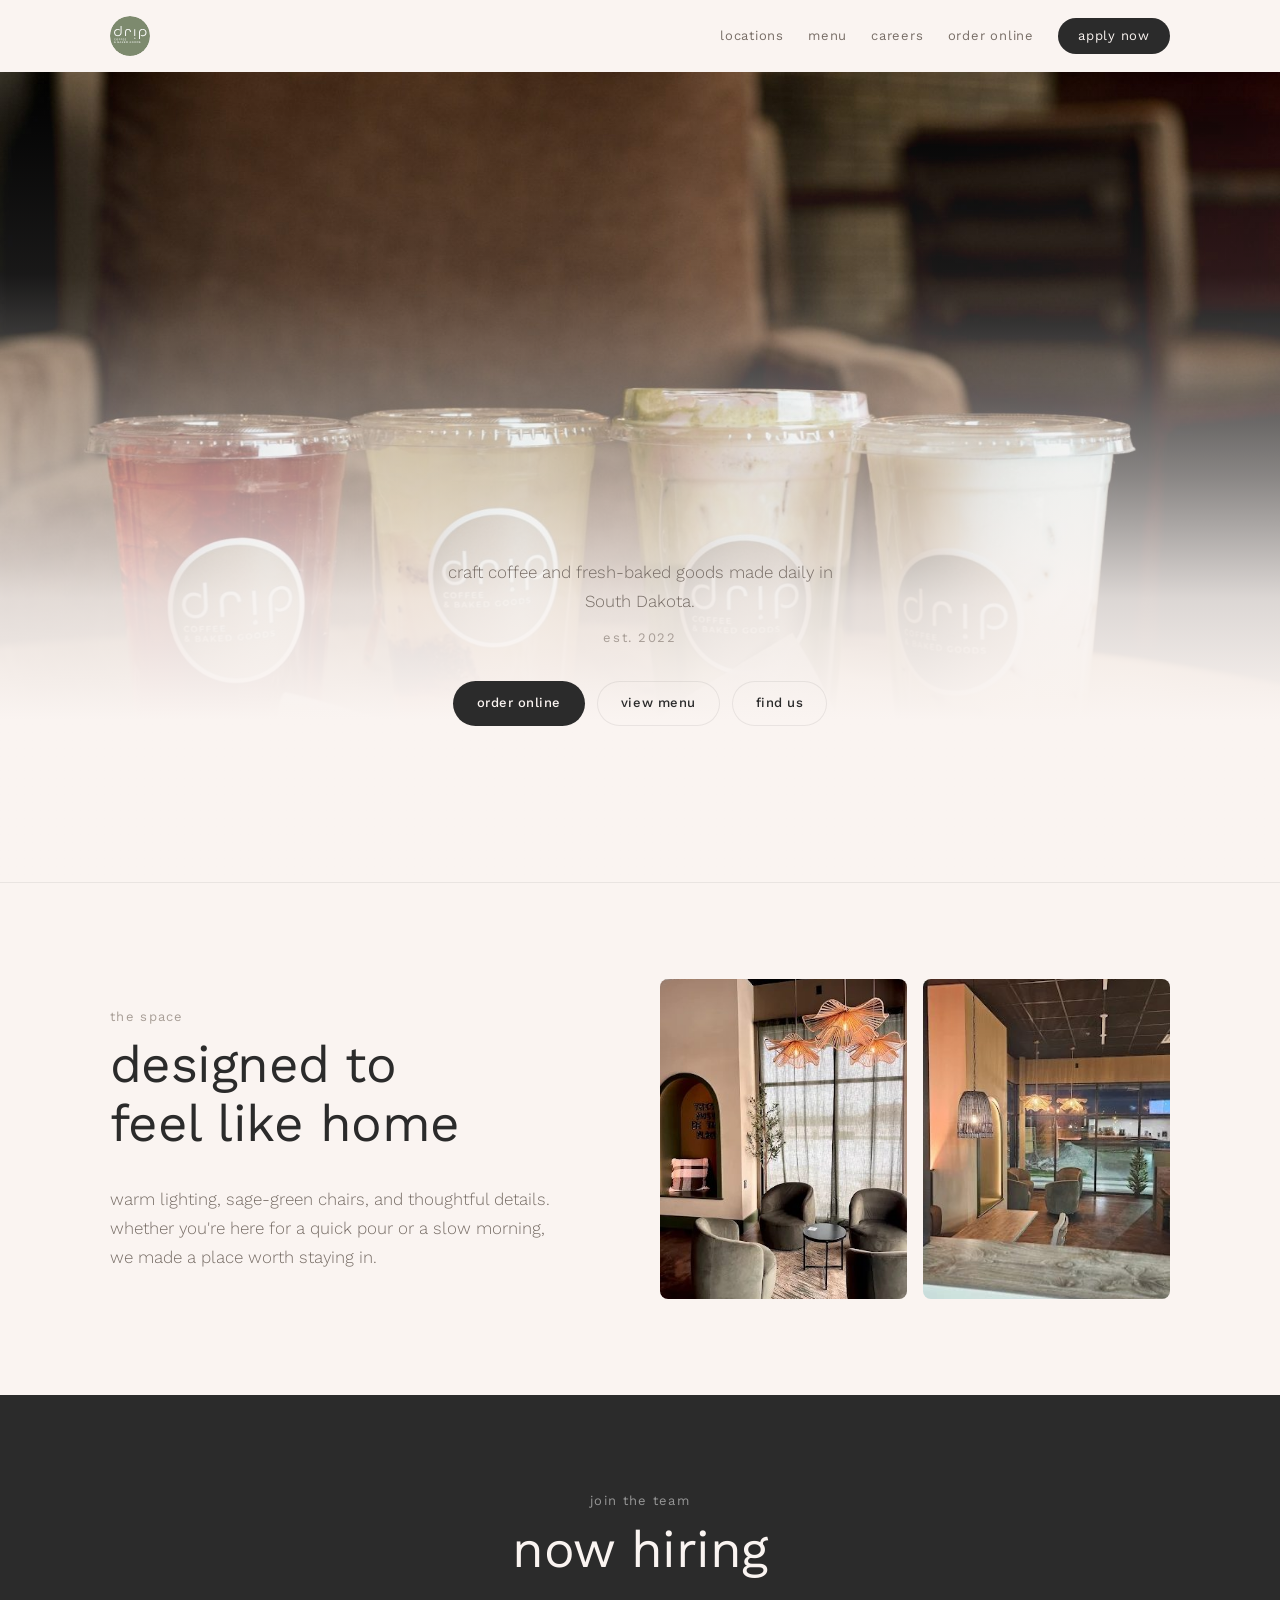
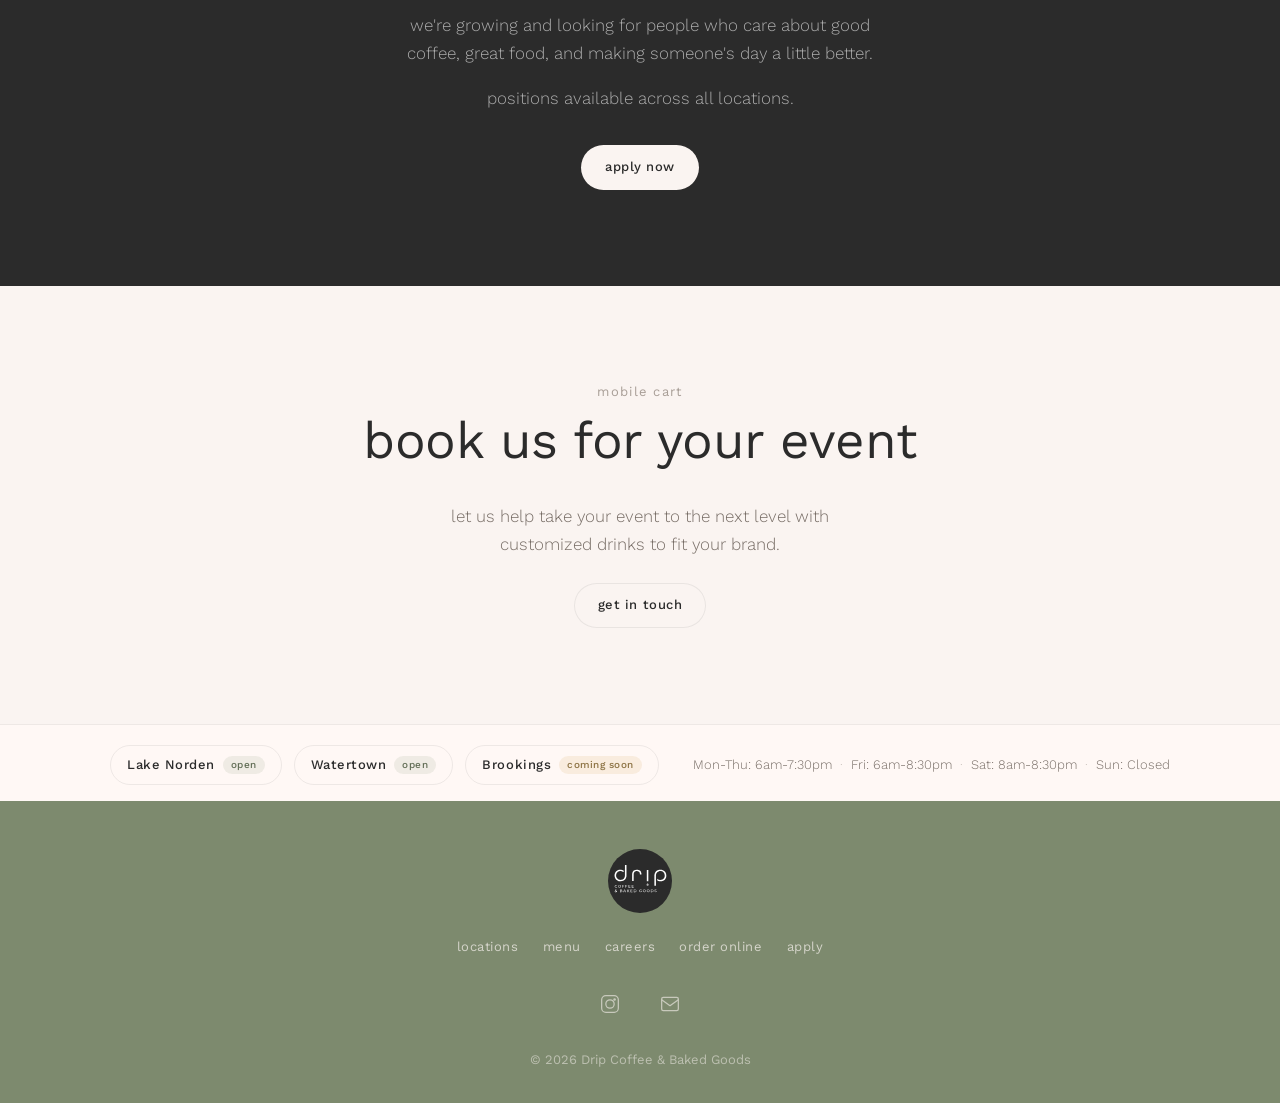
==== index.html @ b636d561 "Switch all links to hire.mydripcoffee.com - DNS is live" ====
<!DOCTYPE html>
<html lang="en">
<head>
  <meta charset="UTF-8">
  <meta name="viewport" content="width=device-width, initial-scale=1.0">
  <title>drip coffee & baked goods</title>
  <meta name="description" content="Drip Coffee & Baked Goods. Craft coffee and fresh-baked goods in Lake Norden, Watertown, and Brookings, South Dakota. Est. 2022.">
  <meta property="og:title" content="Drip Coffee & Baked Goods">
  <meta property="og:description" content="Craft coffee and fresh-baked goods in Lake Norden, Watertown, and Brookings, South Dakota.">
  <meta property="og:type" content="website">
  <meta name="apple-mobile-web-app-capable" content="yes">
  <meta name="apple-mobile-web-app-status-bar-style" content="default">
  <meta name="theme-color" content="#faf4f1">

  <link rel="preconnect" href="https://fonts.googleapis.com">
  <link rel="preconnect" href="https://fonts.gstatic.com" crossorigin>
  <link href="https://fonts.googleapis.com/css2?family=Questrial&family=Work+Sans:wght@300;400;500;600&display=swap" rel="stylesheet">

  <link rel="stylesheet" href="./base.css">
  <link rel="stylesheet" href="./style.css">
</head>
<body>
  <a href="#main" class="sr-only" style="position:absolute;top:0;left:0;padding:8px;background:var(--color-bg);z-index:999;">Skip to content</a>

  <!-- HEADER -->
  <header class="site-header">
    <div class="header-inner">
      <a href="./index.html" class="logo" aria-label="Drip Coffee & Baked Goods home">
        <img src="./assets/drip-circle-logo.svg" alt="drip coffee & baked goods" class="logo-img">
      </a>

      <nav class="main-nav" aria-label="Main navigation">
        <a href="#locations">locations</a>
        <a href="./menu.html">menu</a>
        <a href="#hiring">careers</a>
        <a href="https://order.dripos.com/drip-coffee" target="_blank" rel="noopener noreferrer">order online</a>
        <a href="https://hire.mydripcoffee.com/#/jobs/drip" target="_blank" rel="noopener noreferrer" class="btn btn-sm">apply now</a>
      </nav>

      <button class="mobile-menu-btn" aria-label="Open menu" aria-expanded="false">
        <svg width="24" height="24" viewBox="0 0 24 24" fill="none" stroke="currentColor" stroke-width="1.5" stroke-linecap="round">
          <line x1="4" y1="7" x2="20" y2="7"/>
          <line x1="4" y1="12" x2="20" y2="12"/>
          <line x1="4" y1="17" x2="20" y2="17"/>
        </svg>
      </button>
    </div>
  </header>

  <!-- MOBILE NAV -->
  <div class="mobile-nav" id="mobileNav" aria-hidden="true">
    <button class="mobile-close-btn" aria-label="Close menu">
      <svg width="24" height="24" viewBox="0 0 24 24" fill="none" stroke="currentColor" stroke-width="1.5" stroke-linecap="round">
        <line x1="6" y1="6" x2="18" y2="18"/>
        <line x1="6" y1="18" x2="18" y2="6"/>
      </svg>
    </button>
    <nav aria-label="Mobile navigation">
      <a href="#locations">locations</a>
      <a href="./menu.html">menu</a>
      <a href="#hiring">careers</a>
      <a href="https://order.dripos.com/drip-coffee" target="_blank" rel="noopener noreferrer">order online</a>
      <a href="https://hire.mydripcoffee.com/#/jobs/drip" target="_blank" rel="noopener noreferrer" class="btn">apply now</a>
    </nav>
  </div>

  <main id="main">
    <!-- HERO -->
    <section class="hero">
      <div class="hero-image">
        <img src="./assets/drip-drinks-lineup.jpg" alt="Four signature Drip Coffee drinks on a warm wood table" class="hero-photo">
        <div class="hero-overlay"></div>
      </div>
      <div class="hero-content">
        <p class="hero-sub">craft coffee and fresh-baked goods made daily in South Dakota.</p>
        <p class="hero-est">est. 2022</p>
        <div class="hero-actions">
          <a href="https://order.dripos.com/drip-coffee" target="_blank" rel="noopener noreferrer" class="btn btn-primary">order online</a>
          <a href="./menu.html" class="btn btn-outline">view menu</a>
          <a href="#locations" class="btn btn-outline">find us</a>
        </div>
      </div>
    </section>

    <!-- THE SPACE -->
    <section class="the-space">
      <div class="section-inner the-space-inner">
        <div class="the-space-text">
          <p class="section-label">the space</p>
          <h2 class="section-heading">designed to feel like home</h2>
          <p class="the-space-body">warm lighting, sage-green chairs, and thoughtful details. whether you're here for a quick pour or a slow morning, we made a place worth staying in.</p>
        </div>
        <div class="the-space-photos">
          <img src="./assets/drip-interior-lounge.jpg" alt="Drip Coffee lounge area with sage green chairs and pendant lights" class="the-space-photo" loading="lazy">
          <img src="./assets/drip-interior-evening.jpg" alt="Drip Coffee interior at evening with warm pendant lighting" class="the-space-photo" loading="lazy">
        </div>
      </div>
    </section>

    <!-- NOW HIRING -->
    <section class="hiring" id="hiring">
      <div class="section-inner hiring-inner">
        <p class="section-label section-label--light">join the team</p>
        <h2 class="section-heading section-heading--light">now hiring</h2>
        <p class="hiring-body">we're growing and looking for people who care about good coffee, great food, and making someone's day a little better.</p>
        <p class="hiring-body">positions available across all locations.</p>
        <a href="https://hire.mydripcoffee.com/#/jobs/drip" target="_blank" rel="noopener noreferrer" class="btn btn-light">apply now</a>
      </div>
    </section>

    <!-- EVENT BOOKING -->
    <section class="events">
      <div class="section-inner events-inner">
        <p class="section-label">mobile cart</p>
        <h2 class="section-heading">book us for your event</h2>
        <p class="events-body">let us help take your event to the next level with customized drinks to fit your brand.</p>
        <a href="mailto:info@dripcoffee.com" class="btn btn-outline">get in touch</a>
      </div>
    </section>

    <!-- LOCATIONS BAR -->
    <section class="locations-bar" id="locations">
      <div class="locations-bar-inner">
        <div class="loc-buttons">
          <button class="loc-btn" data-location="lake-norden" aria-expanded="false">
            <span class="loc-btn-name">Lake Norden</span>
            <span class="loc-btn-status loc-btn-status--open">open</span>
          </button>
          <button class="loc-btn" data-location="watertown" aria-expanded="false">
            <span class="loc-btn-name">Watertown</span>
            <span class="loc-btn-status loc-btn-status--open">open</span>
          </button>
          <button class="loc-btn" data-location="brookings" aria-expanded="false">
            <span class="loc-btn-name">Brookings</span>
            <span class="loc-btn-status loc-btn-status--soon">coming soon</span>
          </button>
        </div>

        <div class="loc-hours">
          <span>Mon-Thu: 6am-7:30pm</span>
          <span class="loc-hours-sep">&middot;</span>
          <span>Fri: 6am-8:30pm</span>
          <span class="loc-hours-sep">&middot;</span>
          <span>Sat: 8am-8:30pm</span>
          <span class="loc-hours-sep">&middot;</span>
          <span>Sun: Closed</span>
        </div>
      </div>

      <!-- Expandable location details -->
      <div class="loc-detail" id="loc-lake-norden" aria-hidden="true">
        <div class="loc-detail-inner">
          <div class="loc-detail-photo">
            <img src="./assets/lake-norden-interior.jpg" alt="Drip Coffee Lake Norden interior" loading="lazy">
          </div>
          <div class="loc-detail-info">
            <h3>Lake Norden</h3>
            <p class="loc-detail-address">502 Main Ave, Unit 109<br>Lake Norden, SD 57248</p>
            <p class="loc-detail-phone">(605) 520-8960</p>
            <a href="https://maps.google.com/?q=502+Main+Ave+Lake+Norden+SD+57248" target="_blank" rel="noopener noreferrer" class="btn btn-outline btn-sm">get directions</a>
            <a href="https://order.dripos.com/Drip-Coffee-Lake-Norden" target="_blank" rel="noopener noreferrer" class="btn btn-primary btn-sm">order from here</a>
          </div>
        </div>
      </div>

      <div class="loc-detail" id="loc-watertown" aria-hidden="true">
        <div class="loc-detail-inner">
          <div class="loc-detail-photo">
            <img src="./assets/watertown-interior.jpg" alt="Drip Coffee Watertown interior with warm pendant lighting" loading="lazy">
          </div>
          <div class="loc-detail-info">
            <h3>Watertown</h3>
            <p class="loc-detail-address">928 11th St SE<br>Watertown, SD 57201</p>
            <a href="https://maps.google.com/?q=928+11th+St+SE+Watertown+SD+57201" target="_blank" rel="noopener noreferrer" class="btn btn-outline btn-sm">get directions</a>
            <a href="https://order.dripos.com/Drip-Coffee-+-Watertown" target="_blank" rel="noopener noreferrer" class="btn btn-primary btn-sm">order from here</a>
          </div>
        </div>
      </div>

      <div class="loc-detail" id="loc-brookings" aria-hidden="true">
        <div class="loc-detail-inner">
          <div class="loc-detail-info loc-detail-info--full">
            <h3>Brookings</h3>
            <p class="loc-detail-address">716 20th St S, Ste A<br>Brookings, SD 57006</p>
            <p class="loc-detail-coming">opening mid-May 2026</p>
          </div>
        </div>
      </div>
    </section>
  </main>

  <!-- FOOTER -->
  <footer class="site-footer">
    <div class="footer-inner">
      <div class="footer-brand">
        <img src="./assets/drip-circle-logo-dark.svg" alt="Drip Coffee & Baked Goods" class="footer-logo-img">
      </div>
      <div class="footer-links">
        <a href="#locations">locations</a>
        <a href="./menu.html">menu</a>
        <a href="#hiring">careers</a>
        <a href="https://order.dripos.com/drip-coffee" target="_blank" rel="noopener noreferrer">order online</a>
        <a href="https://hire.mydripcoffee.com/#/jobs/drip" target="_blank" rel="noopener noreferrer">apply</a>
      </div>
      <div class="footer-social">
        <a href="https://www.instagram.com/drip.coffe.e/" target="_blank" rel="noopener noreferrer" aria-label="Follow us on Instagram">
          <svg width="20" height="20" viewBox="0 0 24 24" fill="none" stroke="currentColor" stroke-width="1.5" stroke-linecap="round" stroke-linejoin="round">
            <rect x="2" y="2" width="20" height="20" rx="5"/>
            <circle cx="12" cy="12" r="5"/>
            <circle cx="17.5" cy="6.5" r="1.5" fill="currentColor" stroke="none"/>
          </svg>
        </a>
        <a href="mailto:info@dripcoffee.com" aria-label="Email us">
          <svg width="20" height="20" viewBox="0 0 24 24" fill="none" stroke="currentColor" stroke-width="1.5" stroke-linecap="round" stroke-linejoin="round">
            <rect x="2" y="4" width="20" height="16" rx="2"/>
            <path d="M22 7l-10 7L2 7"/>
          </svg>
        </a>
      </div>
      <p class="footer-copy">&copy; 2026 Drip Coffee & Baked Goods</p>
    </div>
  </footer>

  <script src="./app.js" defer></script>
</body>
</html>
---- base.css ----
*,
*::before,
*::after {
  box-sizing: border-box;
  margin: 0;
  padding: 0;
}

html {
  -moz-text-size-adjust: none;
  -webkit-text-size-adjust: none;
  text-size-adjust: none;
  -webkit-font-smoothing: antialiased;
  -moz-osx-font-smoothing: grayscale;
  text-rendering: optimizeLegibility;
  scroll-behavior: smooth;
  scroll-padding-top: 5rem;
}

body {
  min-height: 100dvh;
  line-height: 1.6;
  font-family: var(--font-body, sans-serif);
  font-size: var(--text-base);
  color: var(--color-text);
  background-color: var(--color-bg);
}

img, picture, video, canvas, svg {
  display: block;
  max-width: 100%;
  height: auto;
}

ul[role='list'], ol[role='list'] {
  list-style: none;
}

input, button, textarea, select {
  font: inherit;
  color: inherit;
}

h1, h2, h3, h4, h5, h6 {
  text-wrap: balance;
  line-height: 1.15;
}

p, li, figcaption {
  text-wrap: pretty;
  max-width: 72ch;
}

::selection {
  background: oklch(from var(--color-primary) l c h / 0.25);
  color: var(--color-text);
}

:focus-visible {
  outline: 2px solid var(--color-primary);
  outline-offset: 3px;
  border-radius: 0.375rem;
}

@media (prefers-reduced-motion: reduce) {
  *, *::before, *::after {
    animation-duration: 0.01ms !important;
    animation-iteration-count: 1 !important;
    transition-duration: 0.01ms !important;
    scroll-behavior: auto !important;
  }
}

button {
  cursor: pointer;
  background: none;
  border: none;
}

a, button, [role='button'], [role='link'], input, textarea, select {
  transition: color 180ms cubic-bezier(0.16, 1, 0.3, 1),
    background 180ms cubic-bezier(0.16, 1, 0.3, 1),
    border-color 180ms cubic-bezier(0.16, 1, 0.3, 1),
    box-shadow 180ms cubic-bezier(0.16, 1, 0.3, 1);
}

.sr-only {
  position: absolute;
  width: 1px;
  height: 1px;
  padding: 0;
  margin: -1px;
  overflow: hidden;
  clip: rect(0, 0, 0, 0);
  white-space: nowrap;
  border-width: 0;
}
---- style.css ----
/* ============================================
   DRIP COFFEE & BAKED GOODS
   Brand: warm, minimal, lowercase, boutique
   Palette: Blush #f4d7ca, Cream #faf4f1,
            Sage #7d8a6e, Near-black #2b2b2b
   Vibe: quietly confident, everything lowercase
   ============================================ */

:root {
  /* Type scale */
  --text-xs: clamp(0.7rem, 0.65rem + 0.25vw, 0.8125rem);
  --text-sm: clamp(0.8125rem, 0.75rem + 0.3vw, 0.9375rem);
  --text-base: clamp(0.9375rem, 0.9rem + 0.2vw, 1.0625rem);
  --text-lg: clamp(1.125rem, 1rem + 0.6vw, 1.375rem);
  --text-xl: clamp(1.5rem, 1.2rem + 1.25vw, 2.25rem);
  --text-2xl: clamp(2rem, 1.2rem + 2.5vw, 3.25rem);
  --text-hero: clamp(3rem, 1rem + 5vw, 6rem);

  /* Spacing */
  --space-1: 0.25rem;
  --space-2: 0.5rem;
  --space-3: 0.75rem;
  --space-4: 1rem;
  --space-5: 1.25rem;
  --space-6: 1.5rem;
  --space-8: 2rem;
  --space-10: 2.5rem;
  --space-12: 3rem;
  --space-16: 4rem;
  --space-20: 5rem;
  --space-24: 6rem;
  --space-32: 8rem;

  /* Brand colors */
  --color-cream: #faf4f1;
  --color-warm-tan: #c9a96e;
  --color-sage: #7d8a6e;
  --color-footer-bg: var(--color-sage);
  --color-sage-dark: #5f6b53;
  --color-nearblack: #2b2b2b;
  --color-warm-brown: #3d3028;

  /* Semantic tokens */
  --color-bg: var(--color-cream);
  --color-surface: #fff8f5;
  --color-surface-2: #ffffff;
  --color-text: var(--color-nearblack);
  --color-text-muted: #786e67;
  --color-text-faint: #a89e97;
  --color-primary: var(--color-sage);
  --color-primary-hover: var(--color-sage-dark);
  --color-border: oklch(from #2b2b2b l c h / 0.08);
  --color-warm-brown: #3d3028;

  /* Radius */
  --radius-sm: 0.25rem;
  --radius-md: 0.375rem;
  --radius-lg: 0.5rem;
  --radius-xl: 0.75rem;
  --radius-full: 9999px;

  /* Shadows */
  --shadow-sm: 0 1px 3px oklch(0.25 0.02 50 / 0.05);
  --shadow-md: 0 4px 12px oklch(0.25 0.02 50 / 0.07);

  /* Transition */
  --transition-interactive: 200ms cubic-bezier(0.16, 1, 0.3, 1);

  /* Fonts */
  --font-body: 'Work Sans', 'Helvetica Neue', sans-serif;
  --font-display: 'Didact Gothic', 'Work Sans', sans-serif;

  /* Widths */
  --content-narrow: 600px;
  --content-default: 900px;
  --content-wide: 1100px;
}

/* ---- HEADER ---- */
.site-header {
  position: sticky;
  top: 0;
  z-index: 50;
  background: oklch(from var(--color-cream) l c h / 0.95);
  backdrop-filter: blur(16px);
  -webkit-backdrop-filter: blur(16px);
}

.header-inner {
  max-width: var(--content-wide);
  margin: 0 auto;
  padding: var(--space-4) var(--space-5);
  display: flex;
  align-items: center;
  justify-content: space-between;
}

.logo {
  display: flex;
  align-items: center;
  text-decoration: none;
  color: var(--color-blush);
}

.logo-img {
  height: 40px;
  width: 40px;
  display: block;
  border-radius: 50%;
}

.main-nav {
  display: flex;
  align-items: center;
  gap: var(--space-6);
}

.main-nav a {
  text-decoration: none;
  color: var(--color-text-muted);
  font-size: var(--text-xs);
  font-weight: 400;
  letter-spacing: 0.06em;
  text-transform: lowercase;
}

.main-nav a:hover {
  color: var(--color-text);
}

.mobile-menu-btn {
  display: none;
  color: var(--color-text);
  padding: var(--space-2);
}

@media (max-width: 640px) {
  .main-nav { display: none; }
  .mobile-menu-btn { display: block; }
}

/* ---- MOBILE NAV ---- */
.mobile-nav {
  position: fixed;
  top: 0;
  left: 0;
  right: 0;
  bottom: 0;
  z-index: 100;
  background: var(--color-cream);
  display: flex;
  align-items: center;
  justify-content: center;
  opacity: 0;
  pointer-events: none;
  transition: opacity 300ms ease;
}

.mobile-nav.is-open {
  opacity: 1;
  pointer-events: auto;
}

.mobile-close-btn {
  position: absolute;
  top: var(--space-4);
  right: var(--space-5);
  padding: var(--space-2);
  color: var(--color-text);
}

.mobile-nav nav {
  display: flex;
  flex-direction: column;
  align-items: center;
  gap: var(--space-8);
}

.mobile-nav a {
  font-size: var(--text-xl);
  text-decoration: none;
  color: var(--color-text);
  font-weight: 300;
  letter-spacing: 0.02em;
}

/* ---- BUTTONS ---- */
.btn {
  display: inline-flex;
  align-items: center;
  justify-content: center;
  padding: var(--space-3) var(--space-6);
  font-size: var(--text-xs);
  font-weight: 500;
  text-decoration: none;
  border-radius: var(--radius-full);
  min-height: 44px;
  letter-spacing: 0.04em;
  text-transform: lowercase;
}

.btn-sm {
  padding: var(--space-2) var(--space-5);
  min-height: 36px;
}

.btn-primary {
  background: var(--color-nearblack);
  color: var(--color-cream);
}

.btn-primary:hover {
  background: var(--color-warm-brown);
}

.btn-primary:active {
  background: #1a1a1a;
}

.btn-outline {
  background: transparent;
  color: var(--color-text);
  box-shadow: inset 0 0 0 1px var(--color-border);
}

.btn-outline:hover {
  box-shadow: inset 0 0 0 1px var(--color-text);
}

.btn-light {
  background: var(--color-cream);
  color: var(--color-nearblack);
}

.btn-light:hover {
  background: #fff;
}

.btn-full {
  width: 100%;
}

.main-nav .btn-sm {
  background: var(--color-nearblack);
  color: var(--color-cream);
  border-radius: var(--radius-full);
}

.main-nav .btn-sm:hover {
  background: var(--color-warm-brown);
}

/* ---- HERO ---- */
.hero {
  position: relative;
  min-height: 90vh;
  display: flex;
  align-items: center;
  justify-content: center;
  text-align: center;
  overflow: hidden;
}

.hero-image {
  position: absolute;
  inset: 0;
  z-index: 0;
}

.hero-photo {
  width: 100%;
  height: 100%;
  object-fit: cover;
  object-position: center 35%;
}

.hero-overlay {
  position: absolute;
  inset: 0;
  background: linear-gradient(
    to bottom,
    oklch(from var(--color-cream) l c h / 0.0) 0%,
    oklch(from var(--color-cream) l c h / 0.1) 25%,
    oklch(from var(--color-cream) l c h / 0.55) 50%,
    oklch(from var(--color-cream) l c h / 0.88) 65%,
    var(--color-cream) 80%
  );
}

.hero-content {
  position: relative;
  z-index: 1;
  max-width: var(--content-narrow);
  padding: var(--space-16) var(--space-5) var(--space-12);
  padding-top: 42vh;
}

.hero-sub {
  font-size: var(--text-base);
  color: var(--color-text-muted);
  font-weight: 300;
  line-height: 1.7;
  margin-bottom: var(--space-3);
  max-width: 40ch;
  margin-left: auto;
  margin-right: auto;
}

.hero-est {
  font-size: var(--text-xs);
  color: var(--color-text-faint);
  letter-spacing: 0.12em;
  margin-bottom: var(--space-8);
}

.hero-actions {
  display: flex;
  gap: var(--space-3);
  justify-content: center;
  flex-wrap: wrap;
  margin-top: var(--space-6);
}

@media (max-width: 640px) {
  .hero {
    min-height: 85vh;
  }
  .hero-content {
    padding-top: 38vh;
    padding-bottom: var(--space-8);
  }
  .hero-actions {
    margin-top: var(--space-4);
  }
  .hero-actions .btn {
    padding: var(--space-3) var(--space-5);
    font-size: var(--text-xs);
  }
}

/* ---- ABOUT STRIP ---- */
.about-strip {
  border-top: 1px solid var(--color-border);
  border-bottom: 1px solid var(--color-border);
  padding: var(--space-8) var(--space-5);
}

.about-inner {
  max-width: var(--content-wide);
  margin: 0 auto;
  display: flex;
  align-items: flex-start;
  justify-content: center;
  gap: var(--space-8);
}

.about-item {
  flex: 1;
  max-width: 280px;
}

.about-label {
  display: block;
  font-size: var(--text-xs);
  font-weight: 500;
  letter-spacing: 0.06em;
  color: var(--color-text);
  margin-bottom: var(--space-1);
}

.about-detail {
  font-size: var(--text-xs);
  color: var(--color-text-muted);
  font-weight: 300;
  line-height: 1.6;
}

.about-divider {
  width: 1px;
  height: 40px;
  background: var(--color-border);
  flex-shrink: 0;
  margin-top: var(--space-1);
}

@media (max-width: 640px) {
  .about-inner {
    flex-direction: column;
    align-items: center;
    text-align: center;
    gap: var(--space-6);
  }
  .about-divider { display: none; }
  .about-item { max-width: none; }
}

/* ---- SECTION SHARED ---- */
.section-inner {
  max-width: var(--content-wide);
  margin: 0 auto;
  padding: clamp(var(--space-12), 8vw, var(--space-24)) var(--space-5);
}

.section-label {
  font-size: var(--text-xs);
  letter-spacing: 0.1em;
  color: var(--color-text-faint);
  text-transform: lowercase;
  margin-bottom: var(--space-2);
}

.section-label--light {
  color: oklch(1 0 0 / 0.5);
}

.section-heading {
  font-family: var(--font-display);
  font-size: var(--text-2xl);
  font-weight: 400;
  margin-bottom: var(--space-8);
  color: var(--color-text);
  letter-spacing: -0.01em;
  text-transform: lowercase;
}

.section-heading--light {
  color: var(--color-cream);
}

/* ---- LOCATIONS BAR ---- */
.locations-bar {
  border-top: 1px solid var(--color-border);
  background: var(--color-surface);
}

.locations-bar-inner {
  max-width: var(--content-wide);
  margin: 0 auto;
  padding: var(--space-5) var(--space-5) var(--space-4);
  display: flex;
  align-items: center;
  justify-content: space-between;
  flex-wrap: wrap;
  gap: var(--space-4);
}

.loc-buttons {
  display: flex;
  gap: var(--space-3);
  flex-wrap: wrap;
}

.loc-btn {
  display: inline-flex;
  align-items: center;
  gap: var(--space-2);
  padding: var(--space-2) var(--space-4);
  font-size: var(--text-xs);
  font-family: var(--font-body);
  font-weight: 400;
  letter-spacing: 0.04em;
  color: var(--color-text);
  background: transparent;
  border: 1px solid var(--color-border);
  border-radius: var(--radius-full);
  cursor: pointer;
  transition: all var(--transition-interactive);
  min-height: 40px;
}

.loc-btn:hover {
  border-color: var(--color-text-muted);
  background: oklch(from var(--color-sage) l c h / 0.04);
}

.loc-btn[aria-expanded="true"] {
  background: var(--color-sage);
  color: #fff;
  border-color: var(--color-sage);
}

.loc-btn-name {
  font-weight: 500;
}

.loc-btn-status {
  font-size: 0.625rem;
  letter-spacing: 0.05em;
  padding: 1px var(--space-2);
  border-radius: var(--radius-full);
  font-weight: 500;
}

.loc-btn-status--open {
  color: var(--color-sage-dark);
  background: oklch(from var(--color-sage) l c h / 0.12);
}

.loc-btn-status--soon {
  color: #8a7040;
  background: oklch(from #c9933a l c h / 0.12);
}

.loc-btn[aria-expanded="true"] .loc-btn-status--open {
  color: #fff;
  background: oklch(from #fff l c h / 0.2);
}

.loc-btn[aria-expanded="true"] .loc-btn-status--soon {
  color: #fff;
  background: oklch(from #fff l c h / 0.2);
}

.loc-hours {
  display: flex;
  align-items: center;
  gap: var(--space-2);
  font-size: var(--text-xs);
  color: var(--color-text-muted);
  font-weight: 300;
  flex-wrap: wrap;
}

.loc-hours-sep {
  opacity: 0.4;
}

@media (max-width: 700px) {
  .locations-bar-inner {
    flex-direction: column;
    align-items: flex-start;
  }
  .loc-hours {
    font-size: 0.7rem;
  }
}

/* Expandable detail panels */
.loc-detail {
  max-height: 0;
  overflow: hidden;
  transition: max-height 400ms cubic-bezier(0.16, 1, 0.3, 1);
  background: var(--color-bg);
}

.loc-detail.is-open {
  max-height: 500px;
  border-top: 1px solid var(--color-border);
}

.loc-detail-inner {
  max-width: var(--content-wide);
  margin: 0 auto;
  padding: var(--space-6) var(--space-5);
  display: flex;
  gap: var(--space-8);
  align-items: center;
}

.loc-detail-photo {
  flex: 0 0 320px;
  border-radius: var(--radius-lg);
  overflow: hidden;
}

.loc-detail-photo img {
  width: 100%;
  height: 220px;
  object-fit: cover;
  display: block;
}

.loc-detail-info {
  flex: 1;
}

.loc-detail-info--full {
  flex: 1;
}

.loc-detail-info h3 {
  font-family: var(--font-display);
  font-size: var(--text-lg);
  font-weight: 400;
  margin-bottom: var(--space-2);
}

.loc-detail-address {
  font-size: var(--text-sm);
  color: var(--color-text-muted);
  line-height: 1.6;
  margin-bottom: var(--space-2);
}

.loc-detail-phone {
  font-size: var(--text-xs);
  color: var(--color-text-faint);
  margin-bottom: var(--space-4);
}

.loc-detail-coming {
  font-size: var(--text-sm);
  color: var(--color-text-faint);
  letter-spacing: 0.04em;
  margin-top: var(--space-2);
}

.loc-detail-info .btn {
  margin-right: var(--space-2);
  margin-bottom: var(--space-2);
}

@media (max-width: 700px) {
  .loc-detail-inner {
    flex-direction: column;
    gap: var(--space-4);
  }
  .loc-detail-photo {
    flex: none;
    width: 100%;
  }
  .loc-detail-photo img {
    height: 180px;
  }
}

/* ---- THE SPACE ---- */
.the-space {
  background: var(--color-bg);
  border-top: 1px solid var(--color-border);
}

.the-space-inner {
  max-width: var(--content-wide);
  margin: 0 auto;
  display: grid;
  grid-template-columns: 1fr 1fr;
  gap: var(--space-10);
  align-items: center;
}

.the-space-text {
  max-width: 42ch;
}

.the-space-body {
  color: var(--color-text-muted);
  font-weight: 300;
  line-height: 1.7;
  margin-top: var(--space-4);
}

.the-space-photos {
  display: grid;
  grid-template-columns: 1fr 1fr;
  gap: var(--space-4);
}

.the-space-photo {
  width: 100%;
  height: 320px;
  object-fit: cover;
  border-radius: var(--radius-lg, 12px);
}

@media (max-width: 768px) {
  .the-space-inner {
    grid-template-columns: 1fr;
    gap: var(--space-6);
  }
  .the-space-text {
    text-align: center;
    max-width: none;
  }
  .the-space-photos {
    grid-template-columns: 1fr 1fr;
  }
  .the-space-photo {
    height: 240px;
  }
}

/* ---- HIRING ---- */
.hiring {
  background: var(--color-nearblack);
}

.hiring-inner {
  text-align: center;
  max-width: var(--content-narrow);
  margin: 0 auto;
}

.hiring-body {
  color: oklch(1 0 0 / 0.6);
  font-weight: 300;
  line-height: 1.7;
  margin-bottom: var(--space-4);
  max-width: 50ch;
  margin-left: auto;
  margin-right: auto;
}

.hiring .btn-light {
  margin-top: var(--space-4);
}

/* ---- EVENTS ---- */
.events {
  background: var(--color-bg);
}

.events-inner {
  text-align: center;
  max-width: var(--content-narrow);
  margin: 0 auto;
}

.events-body {
  color: var(--color-text-muted);
  font-weight: 300;
  line-height: 1.7;
  margin-bottom: var(--space-6);
  max-width: 45ch;
  margin-left: auto;
  margin-right: auto;
}

/* ---- FOOTER ---- */
.site-footer {
  background: var(--color-footer-bg);
  padding: var(--space-12) var(--space-5) var(--space-8);
}

.footer-inner {
  max-width: var(--content-wide);
  margin: 0 auto;
  display: flex;
  flex-direction: column;
  align-items: center;
  gap: var(--space-6);
  text-align: center;
}

.footer-submark {
  font-size: var(--text-xs);
  letter-spacing: 0.12em;
  color: var(--color-cream);
  font-weight: 500;
  line-height: 1.5;
}

.footer-logo-img {
  width: 64px;
  height: 64px;
  display: block;
}

.footer-links {
  display: flex;
  gap: var(--space-6);
  flex-wrap: wrap;
  justify-content: center;
}

.footer-links a {
  text-decoration: none;
  color: var(--color-cream);
  font-size: var(--text-xs);
  letter-spacing: 0.04em;
  opacity: 0.7;
}

.footer-links a:hover {
  opacity: 1;
}

.footer-social {
  display: flex;
  gap: var(--space-4);
}

.footer-social a {
  color: var(--color-cream);
  opacity: 0.6;
  display: flex;
  align-items: center;
  justify-content: center;
  width: 44px;
  height: 44px;
}

.footer-social a:hover {
  opacity: 1;
}

.footer-copy {
  font-size: var(--text-xs);
  color: var(--color-cream);
  opacity: 0.5;
}

/* ---- MENU PAGE ---- */
.menu-hero {
  padding: var(--space-16) var(--space-5) var(--space-8);
  text-align: center;
}

.menu-hero-inner {
  max-width: var(--content-narrow);
  margin: 0 auto;
}

.menu-title {
  margin-bottom: var(--space-4);
}

.menu-note {
  font-size: var(--text-xs);
  color: var(--color-text-faint);
  margin-bottom: var(--space-6);
  font-weight: 300;
}

.nav-active {
  color: var(--color-text) !important;
  font-weight: 500 !important;
}

.menu-content {
  max-width: var(--content-wide);
  margin: 0 auto;
  padding: 0 var(--space-5) var(--space-12);
}

.menu-section {
  padding-bottom: var(--space-8);
  margin-bottom: var(--space-8);
  border-bottom: 1px solid var(--color-border);
}

.menu-section:last-child {
  border-bottom: none;
  margin-bottom: 0;
}

.menu-cat {
  font-family: var(--font-display);
  font-size: var(--text-xl);
  font-weight: 400;
  text-transform: lowercase;
  margin-bottom: var(--space-5);
  color: var(--color-text);
}

.menu-section--seasonal .menu-cat {
  color: var(--color-sage);
}

.menu-grid {
  display: grid;
  grid-template-columns: repeat(auto-fill, minmax(280px, 1fr));
  gap: var(--space-1);
}

.menu-item {
  display: flex;
  align-items: baseline;
  justify-content: space-between;
  padding: var(--space-3) 0;
  border-bottom: 1px solid oklch(from #2b2b2b l c h / 0.04);
  flex-wrap: wrap;
  gap: var(--space-2);
}

.menu-item-name {
  font-size: var(--text-sm);
  font-weight: 400;
  color: var(--color-text);
  text-transform: lowercase;
}

.menu-item--signature .menu-item-name {
  font-weight: 500;
  color: var(--color-sage-dark);
}

.menu-item-desc {
  width: 100%;
  font-size: var(--text-xs);
  color: var(--color-text-faint);
  font-weight: 300;
  font-style: italic;
  order: 3;
}

.menu-item-price {
  font-size: var(--text-xs);
  color: var(--color-text-muted);
  font-weight: 400;
  white-space: nowrap;
}

.menu-cta {
  text-align: center;
  padding: var(--space-10) var(--space-5) var(--space-16);
}

.menu-cta p {
  font-family: var(--font-display);
  font-size: var(--text-lg);
  color: var(--color-text-muted);
  margin-bottom: var(--space-4);
  text-transform: lowercase;
}

/* ---- ANIMATIONS ---- */
@media (prefers-reduced-motion: no-preference) {
  .hero-sub,
  .hero-est,
  .hero-actions {
    opacity: 0;
    transform: translateY(12px);
    animation: fadeUp 0.7s cubic-bezier(0.16, 1, 0.3, 1) forwards;
  }
  .hero-sub { animation-delay: 0.15s; }
  .hero-est { animation-delay: 0.3s; }
  .hero-actions { animation-delay: 0.45s; }

  @keyframes fadeUp {
    to {
      opacity: 1;
      transform: translateY(0);
    }
  }

  .about-item {
    opacity: 0;
    transform: translateY(16px);
  }
  .about-item.is-visible {
    animation: fadeUp 0.5s cubic-bezier(0.16, 1, 0.3, 1) forwards;
  }
  .about-item:nth-child(3).is-visible { animation-delay: 0.08s; }
  .about-item:nth-child(5).is-visible { animation-delay: 0.16s; }
}
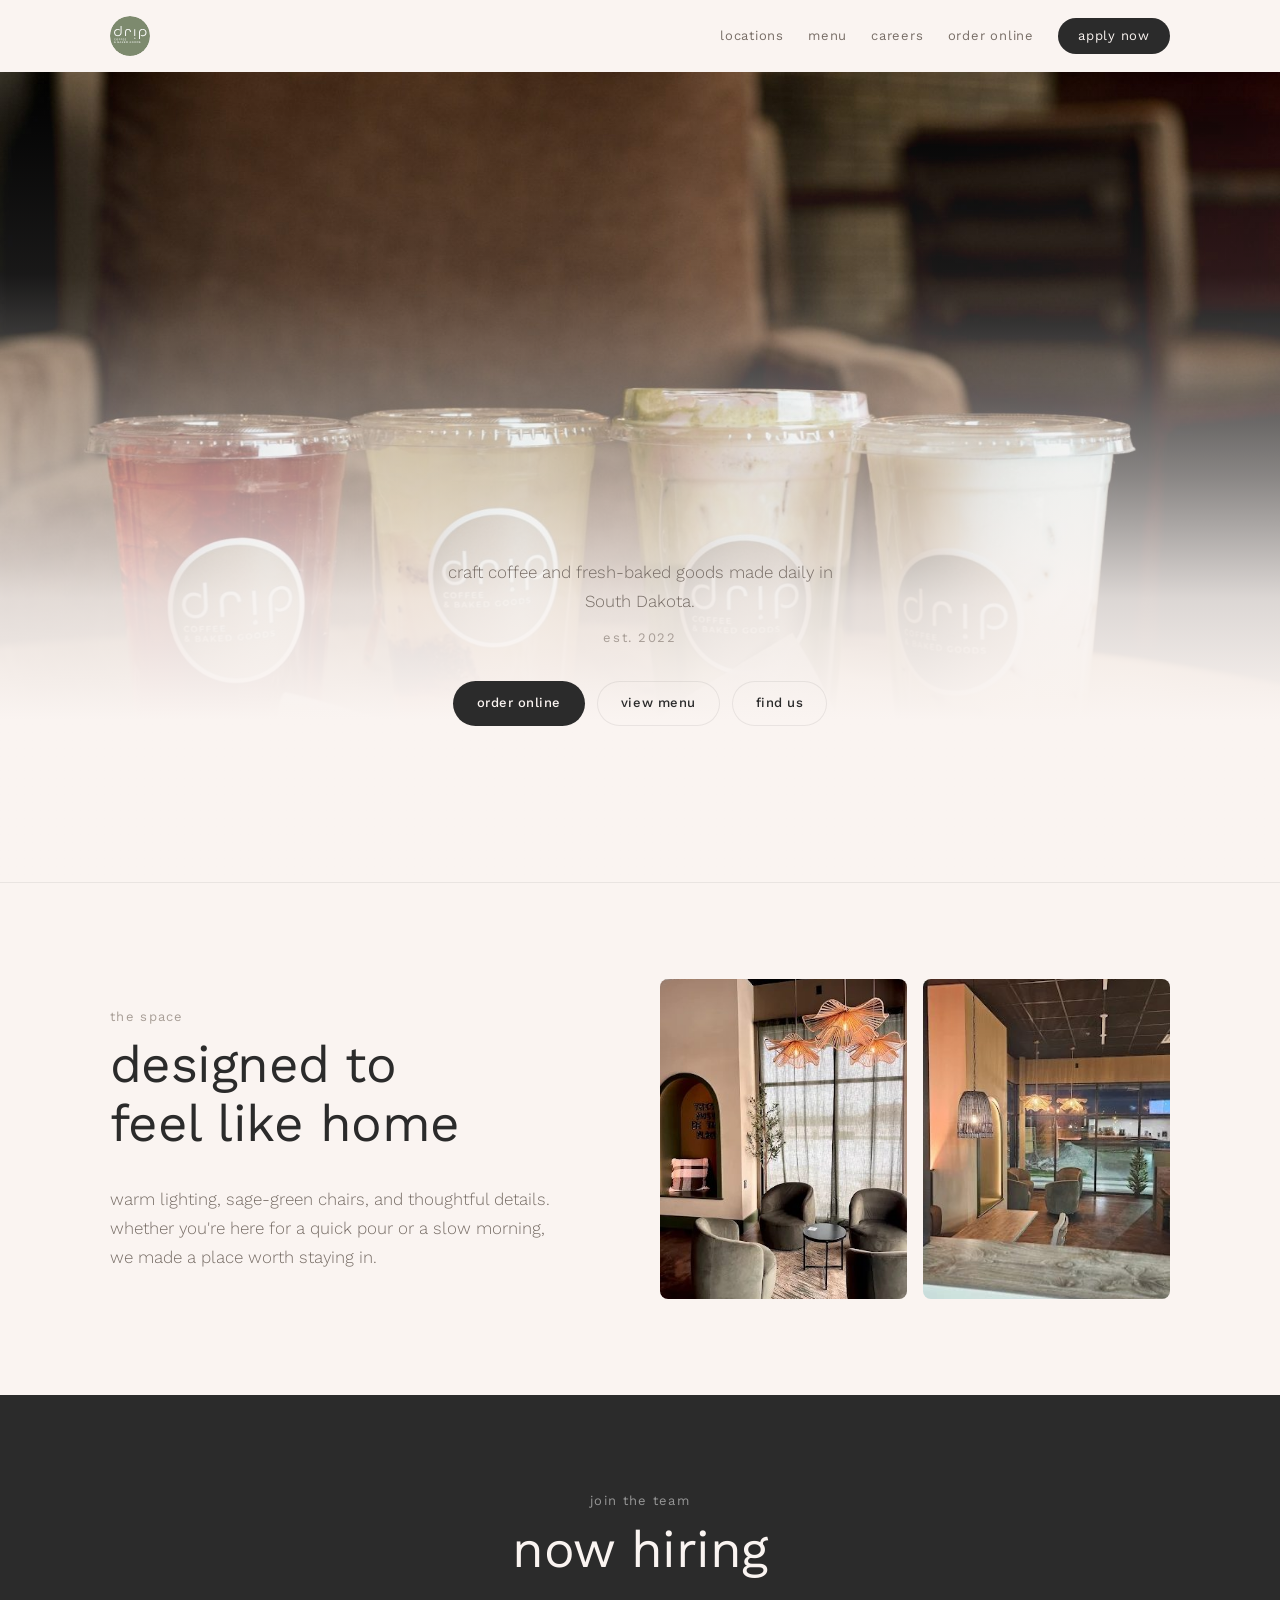
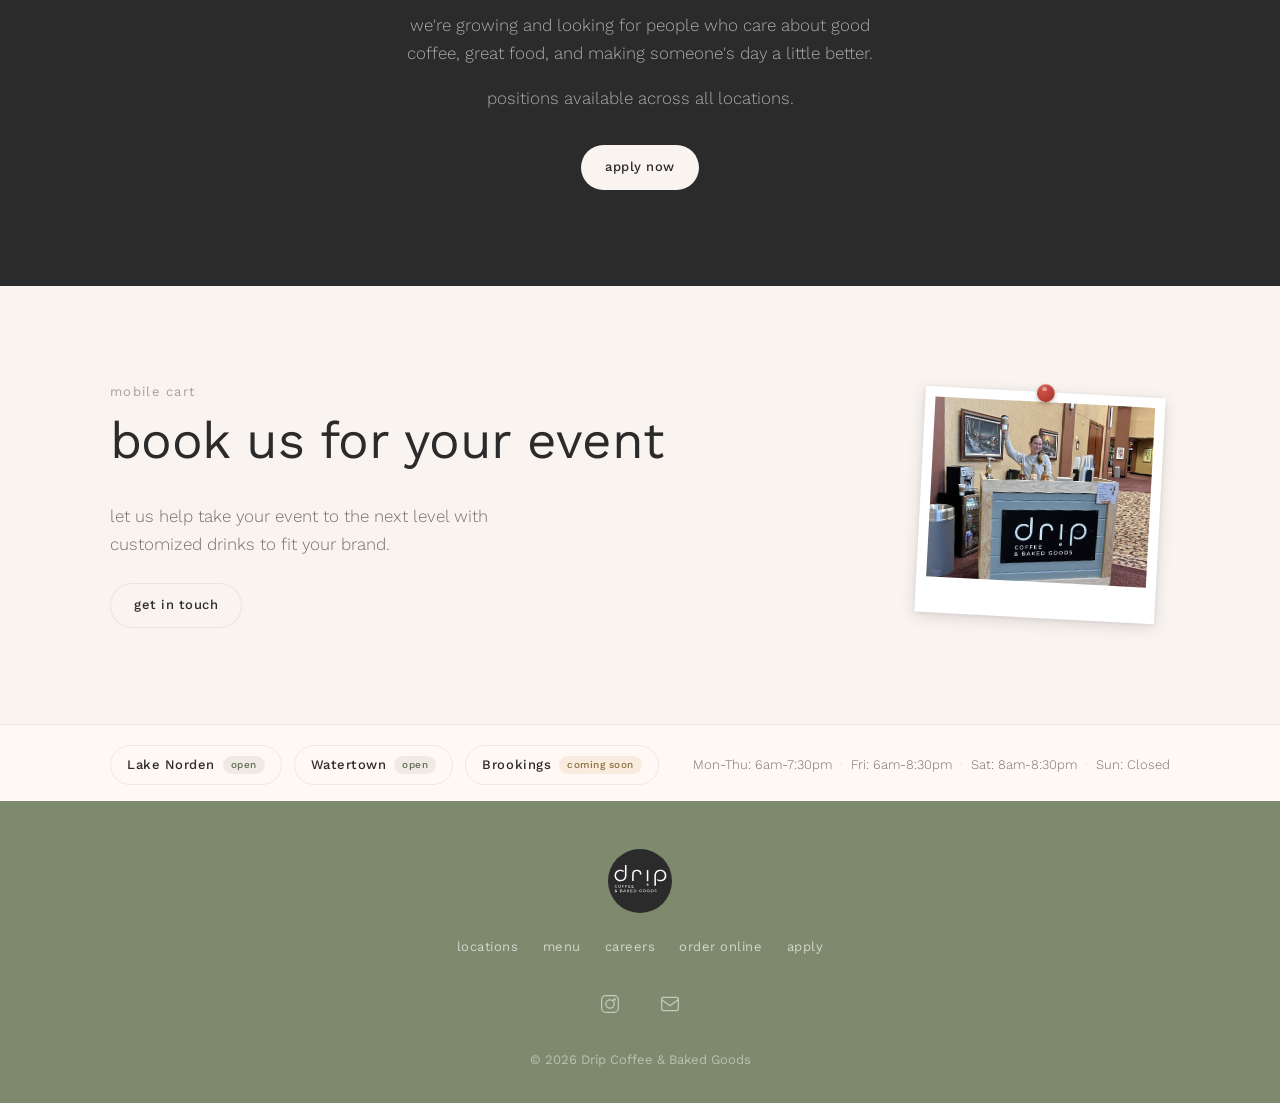
==== commit 284abe7c: "Add Polaroid coffee cart photo to events section, replace Watertown interior photo" ====
--- a/index.html
+++ b/index.html
@@ -1,6 +1,10 @@
 <!DOCTYPE html>
 <html lang="en">
 <head>
+  <link rel="icon" href="./favicon.ico" />
+  <link rel="icon" type="image/png" sizes="32x32" href="./favicon-32.png" />
+  <link rel="icon" type="image/png" sizes="16x16" href="./favicon-16.png" />
+  <link rel="apple-touch-icon" sizes="180x180" href="./apple-touch-icon.png" />
   <meta charset="UTF-8">
   <meta name="viewport" content="width=device-width, initial-scale=1.0">
   <title>drip coffee & baked goods</title>
@@ -110,11 +114,19 @@
 
     <!-- EVENT BOOKING -->
     <section class="events">
-      <div class="section-inner events-inner">
-        <p class="section-label">mobile cart</p>
-        <h2 class="section-heading">book us for your event</h2>
-        <p class="events-body">let us help take your event to the next level with customized drinks to fit your brand.</p>
-        <a href="mailto:info@dripcoffee.com" class="btn btn-outline">get in touch</a>
+      <div class="section-inner events-inner events-layout">
+        <div class="events-text">
+          <p class="section-label">mobile cart</p>
+          <h2 class="section-heading">book us for your event</h2>
+          <p class="events-body">let us help take your event to the next level with customized drinks to fit your brand.</p>
+          <a href="mailto:info@dripcoffee.com" class="btn btn-outline">get in touch</a>
+        </div>
+        <div class="events-polaroid-wrap">
+          <div class="polaroid">
+            <div class="polaroid-pin"></div>
+            <img src="./assets/drip-cart.jpg" alt="Drip Coffee mobile cart" loading="lazy">
+          </div>
+        </div>
       </div>
     </section>
 
--- a/style.css
+++ b/style.css
@@ -708,12 +708,107 @@
 /* ---- EVENTS ---- */
 .events {
   background: var(--color-bg);
+  overflow: hidden;
 }
 
 .events-inner {
   text-align: center;
   max-width: var(--content-narrow);
   margin: 0 auto;
+}
+
+.events-layout {
+  display: flex;
+  align-items: center;
+  gap: var(--space-8);
+  text-align: left;
+  max-width: var(--content-wide);
+}
+
+.events-text {
+  flex: 1;
+  min-width: 0;
+}
+
+.events-text .section-label,
+.events-text .section-heading,
+.events-text .events-body {
+  text-align: left;
+  margin-left: 0;
+  margin-right: 0;
+}
+
+.events-polaroid-wrap {
+  flex-shrink: 0;
+  width: 260px;
+  display: flex;
+  justify-content: center;
+}
+
+.polaroid {
+  position: relative;
+  background: #fff;
+  padding: 10px 10px 36px;
+  box-shadow: 0 4px 16px rgba(0,0,0,0.12), 0 1px 4px rgba(0,0,0,0.08);
+  transform: rotate(3deg);
+  transition: transform 0.3s ease;
+}
+
+.polaroid:hover {
+  transform: rotate(1deg) scale(1.02);
+}
+
+.polaroid img {
+  width: 220px;
+  height: 180px;
+  object-fit: cover;
+  display: block;
+}
+
+.polaroid-pin {
+  position: absolute;
+  top: -8px;
+  left: 50%;
+  transform: translateX(-50%);
+  width: 18px;
+  height: 18px;
+  border-radius: 50%;
+  background: radial-gradient(circle at 35% 35%, #d4534a, #a03028);
+  box-shadow: 0 2px 4px rgba(0,0,0,0.25), inset 0 1px 2px rgba(255,255,255,0.3);
+  z-index: 2;
+}
+
+.polaroid-pin::after {
+  content: '';
+  position: absolute;
+  top: 3px;
+  left: 5px;
+  width: 5px;
+  height: 4px;
+  border-radius: 50%;
+  background: rgba(255,255,255,0.45);
+}
+
+@media (max-width: 700px) {
+  .events-layout {
+    flex-direction: column;
+    text-align: center;
+  }
+  .events-text .section-label,
+  .events-text .section-heading,
+  .events-text .events-body {
+    text-align: center;
+    margin-left: auto;
+    margin-right: auto;
+  }
+  .events-polaroid-wrap {
+    width: auto;
+    margin-top: var(--space-4);
+  }
+  .polaroid img {
+    width: 200px;
+    height: 160px;
+  }
 }
 
 .events-body {
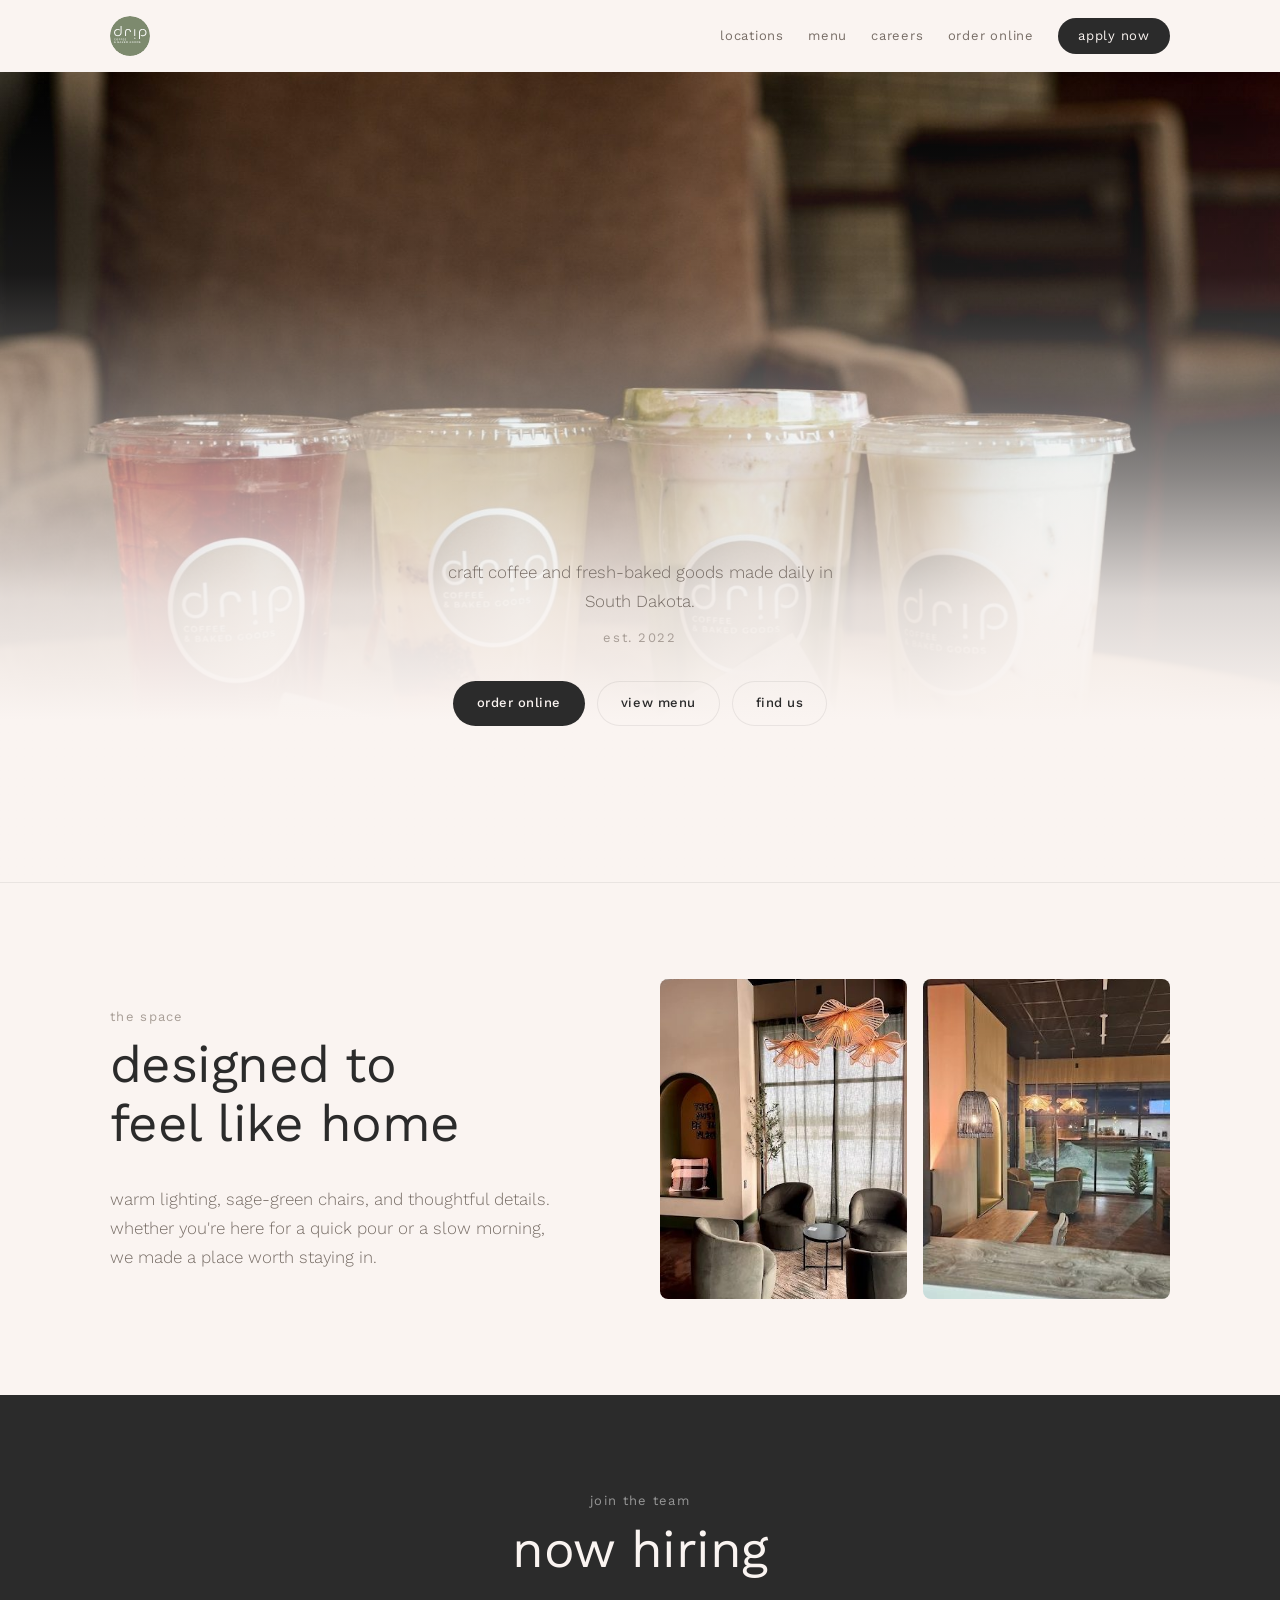
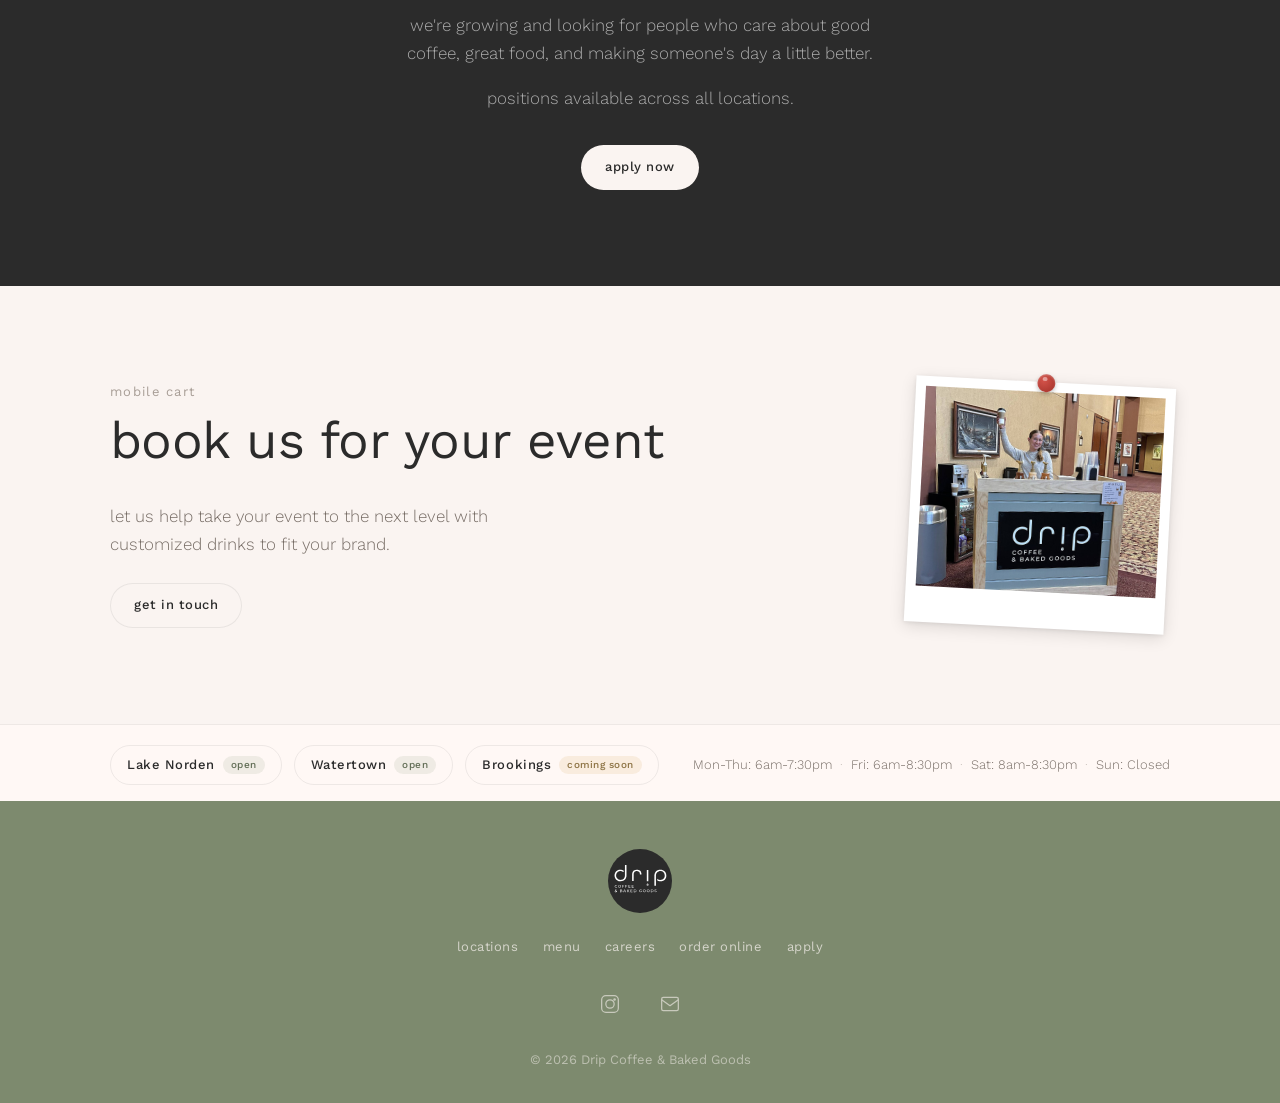
==== commit 4e30787a: "Higher quality Polaroid cart photo" ====
--- a/index.html
+++ b/index.html
@@ -124,7 +124,7 @@
         <div class="events-polaroid-wrap">
           <div class="polaroid">
             <div class="polaroid-pin"></div>
-            <img src="./assets/drip-cart.jpg" alt="Drip Coffee mobile cart" loading="lazy">
+            <img src="./assets/drip-cart-hq.jpg" alt="Drip Coffee mobile cart" loading="lazy">
           </div>
         </div>
       </div>
--- a/style.css
+++ b/style.css
@@ -759,10 +759,11 @@
 }
 
 .polaroid img {
-  width: 220px;
-  height: 180px;
+  width: 240px;
+  height: 200px;
   object-fit: cover;
   display: block;
+  image-rendering: auto;
 }
 
 .polaroid-pin {
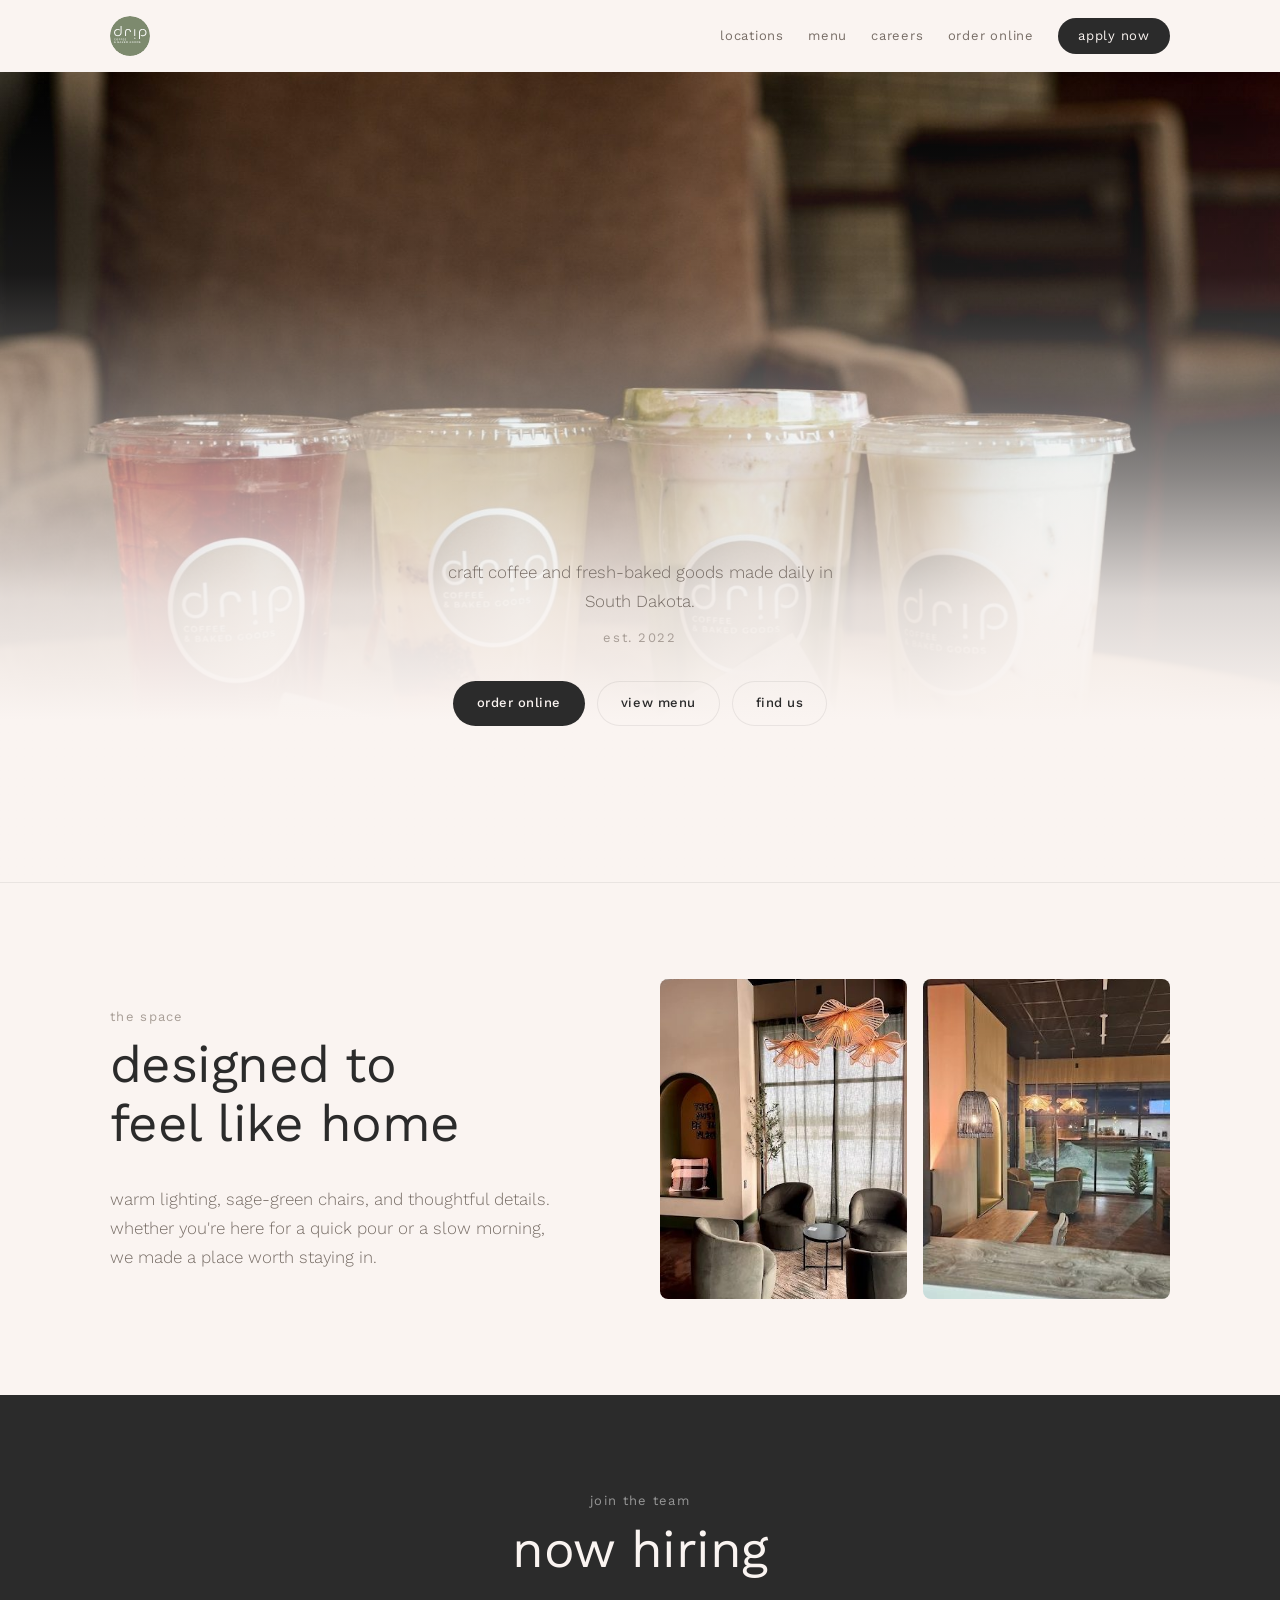
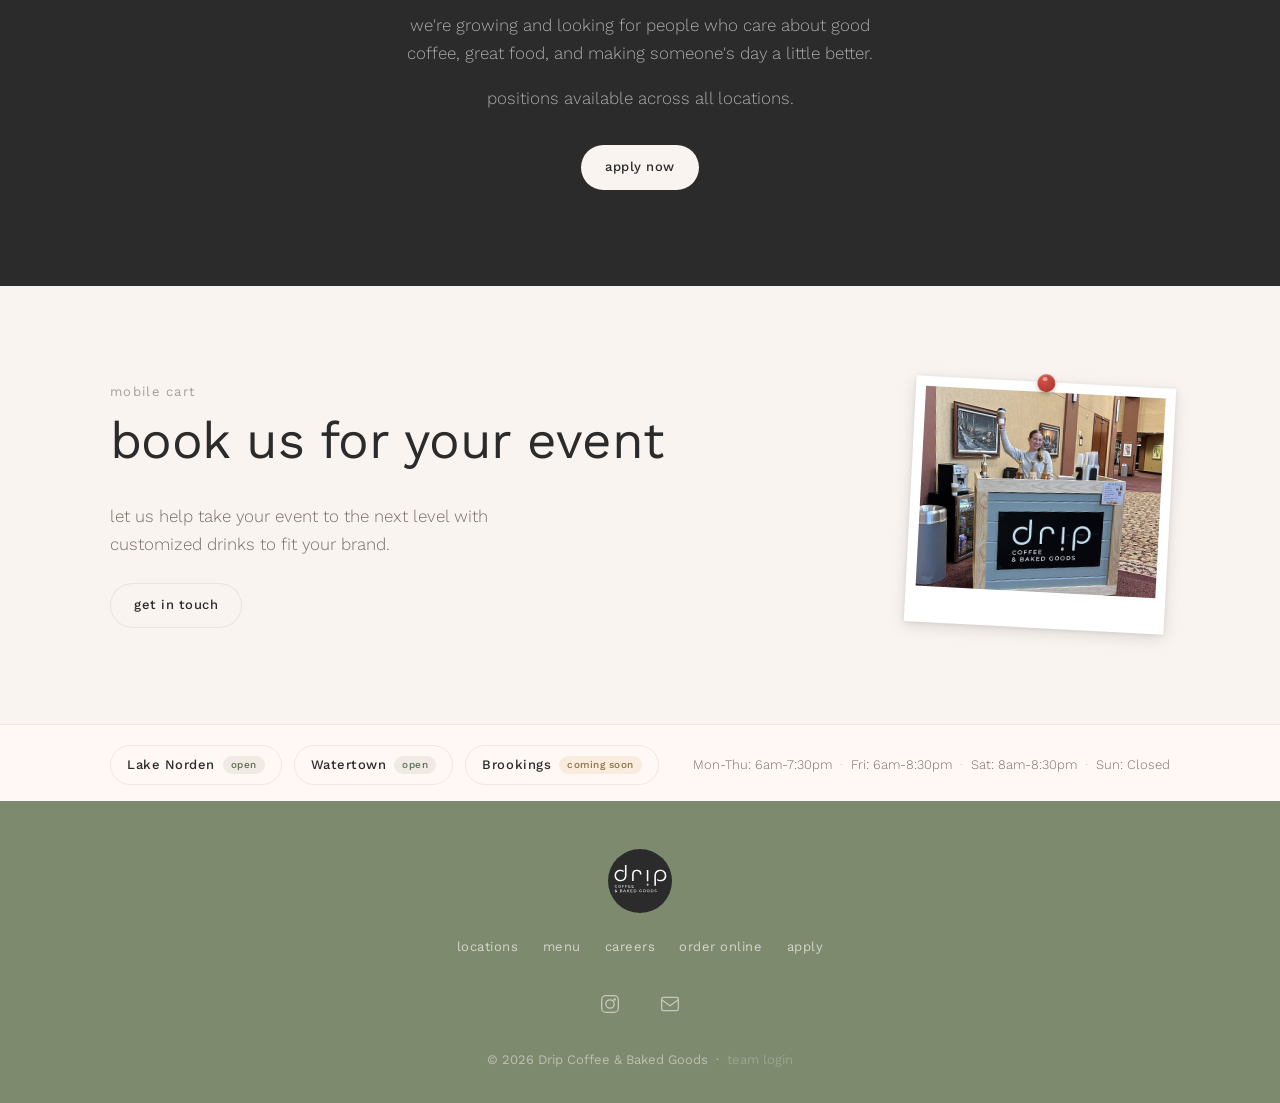
==== commit f4946b46: "Add team login link to footer" ====
--- a/index.html
+++ b/index.html
@@ -229,7 +229,7 @@
           </svg>
         </a>
       </div>
-      <p class="footer-copy">&copy; 2026 Drip Coffee & Baked Goods</p>
+      <p class="footer-copy">&copy; 2026 Drip Coffee & Baked Goods &nbsp;&middot;&nbsp; <a href="https://hire.mydripcoffee.com/#/login" style="color: inherit; opacity: 0.5; text-decoration: none;">team login</a></p>
     </div>
   </footer>
 
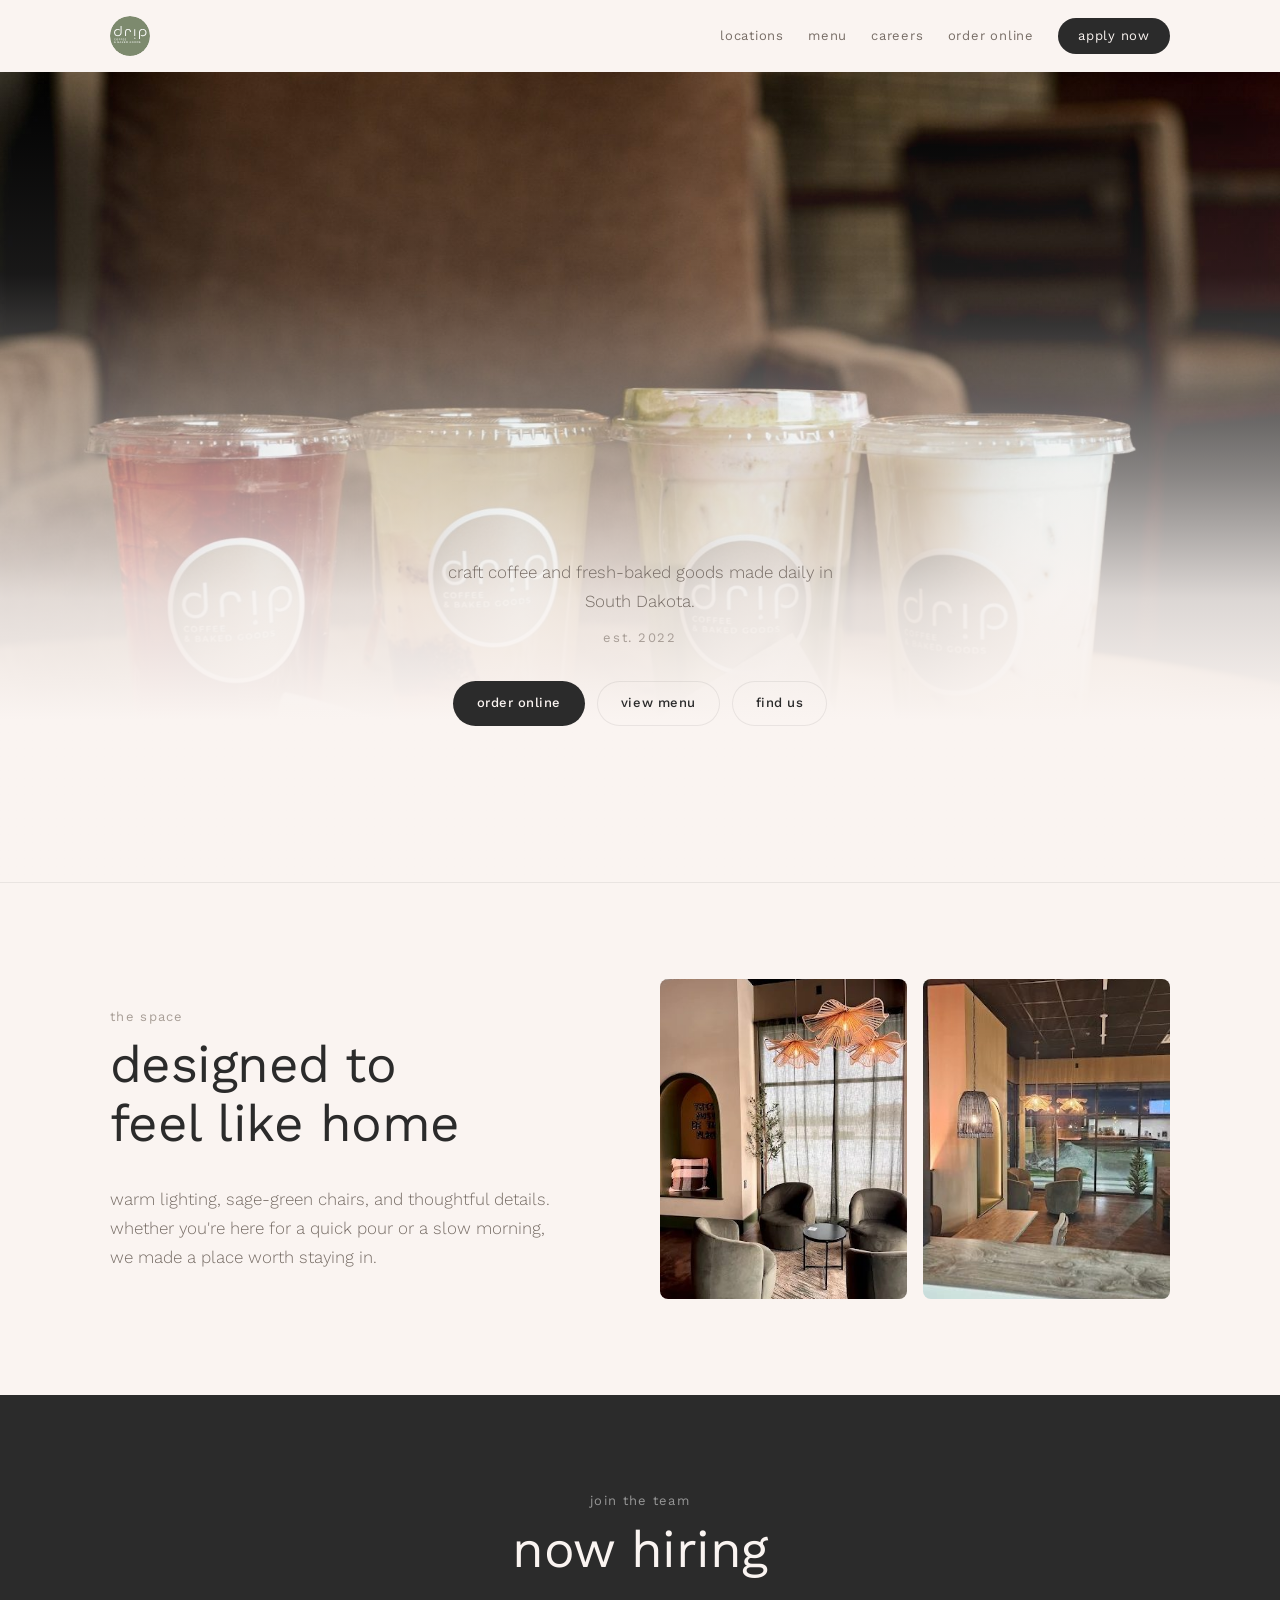
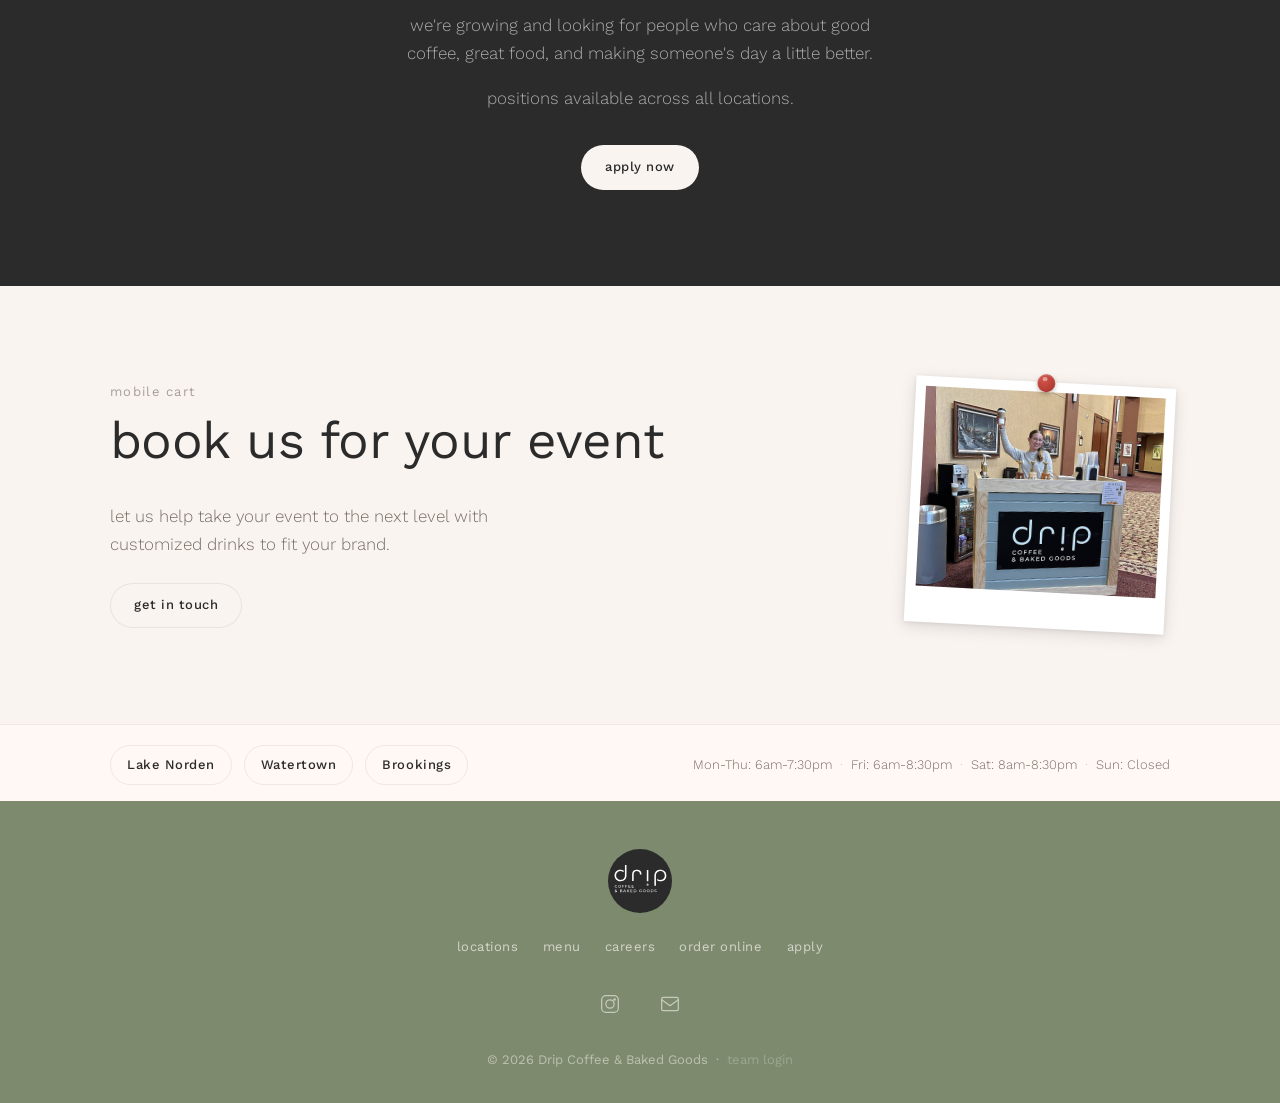
==== commit 3b388c9f: "Remove location status badges (open/coming soon) Brookings is now open. Remove all status badge indi" ====
--- a/index.html
+++ b/index.html
@@ -136,15 +136,12 @@
         <div class="loc-buttons">
           <button class="loc-btn" data-location="lake-norden" aria-expanded="false">
             <span class="loc-btn-name">Lake Norden</span>
-            <span class="loc-btn-status loc-btn-status--open">open</span>
           </button>
           <button class="loc-btn" data-location="watertown" aria-expanded="false">
             <span class="loc-btn-name">Watertown</span>
-            <span class="loc-btn-status loc-btn-status--open">open</span>
           </button>
           <button class="loc-btn" data-location="brookings" aria-expanded="false">
             <span class="loc-btn-name">Brookings</span>
-            <span class="loc-btn-status loc-btn-status--soon">coming soon</span>
           </button>
         </div>
 
--- a/style.css
+++ b/style.css
@@ -483,34 +483,6 @@
   font-weight: 500;
 }
 
-.loc-btn-status {
-  font-size: 0.625rem;
-  letter-spacing: 0.05em;
-  padding: 1px var(--space-2);
-  border-radius: var(--radius-full);
-  font-weight: 500;
-}
-
-.loc-btn-status--open {
-  color: var(--color-sage-dark);
-  background: oklch(from var(--color-sage) l c h / 0.12);
-}
-
-.loc-btn-status--soon {
-  color: #8a7040;
-  background: oklch(from #c9933a l c h / 0.12);
-}
-
-.loc-btn[aria-expanded="true"] .loc-btn-status--open {
-  color: #fff;
-  background: oklch(from #fff l c h / 0.2);
-}
-
-.loc-btn[aria-expanded="true"] .loc-btn-status--soon {
-  color: #fff;
-  background: oklch(from #fff l c h / 0.2);
-}
-
 .loc-hours {
   display: flex;
   align-items: center;
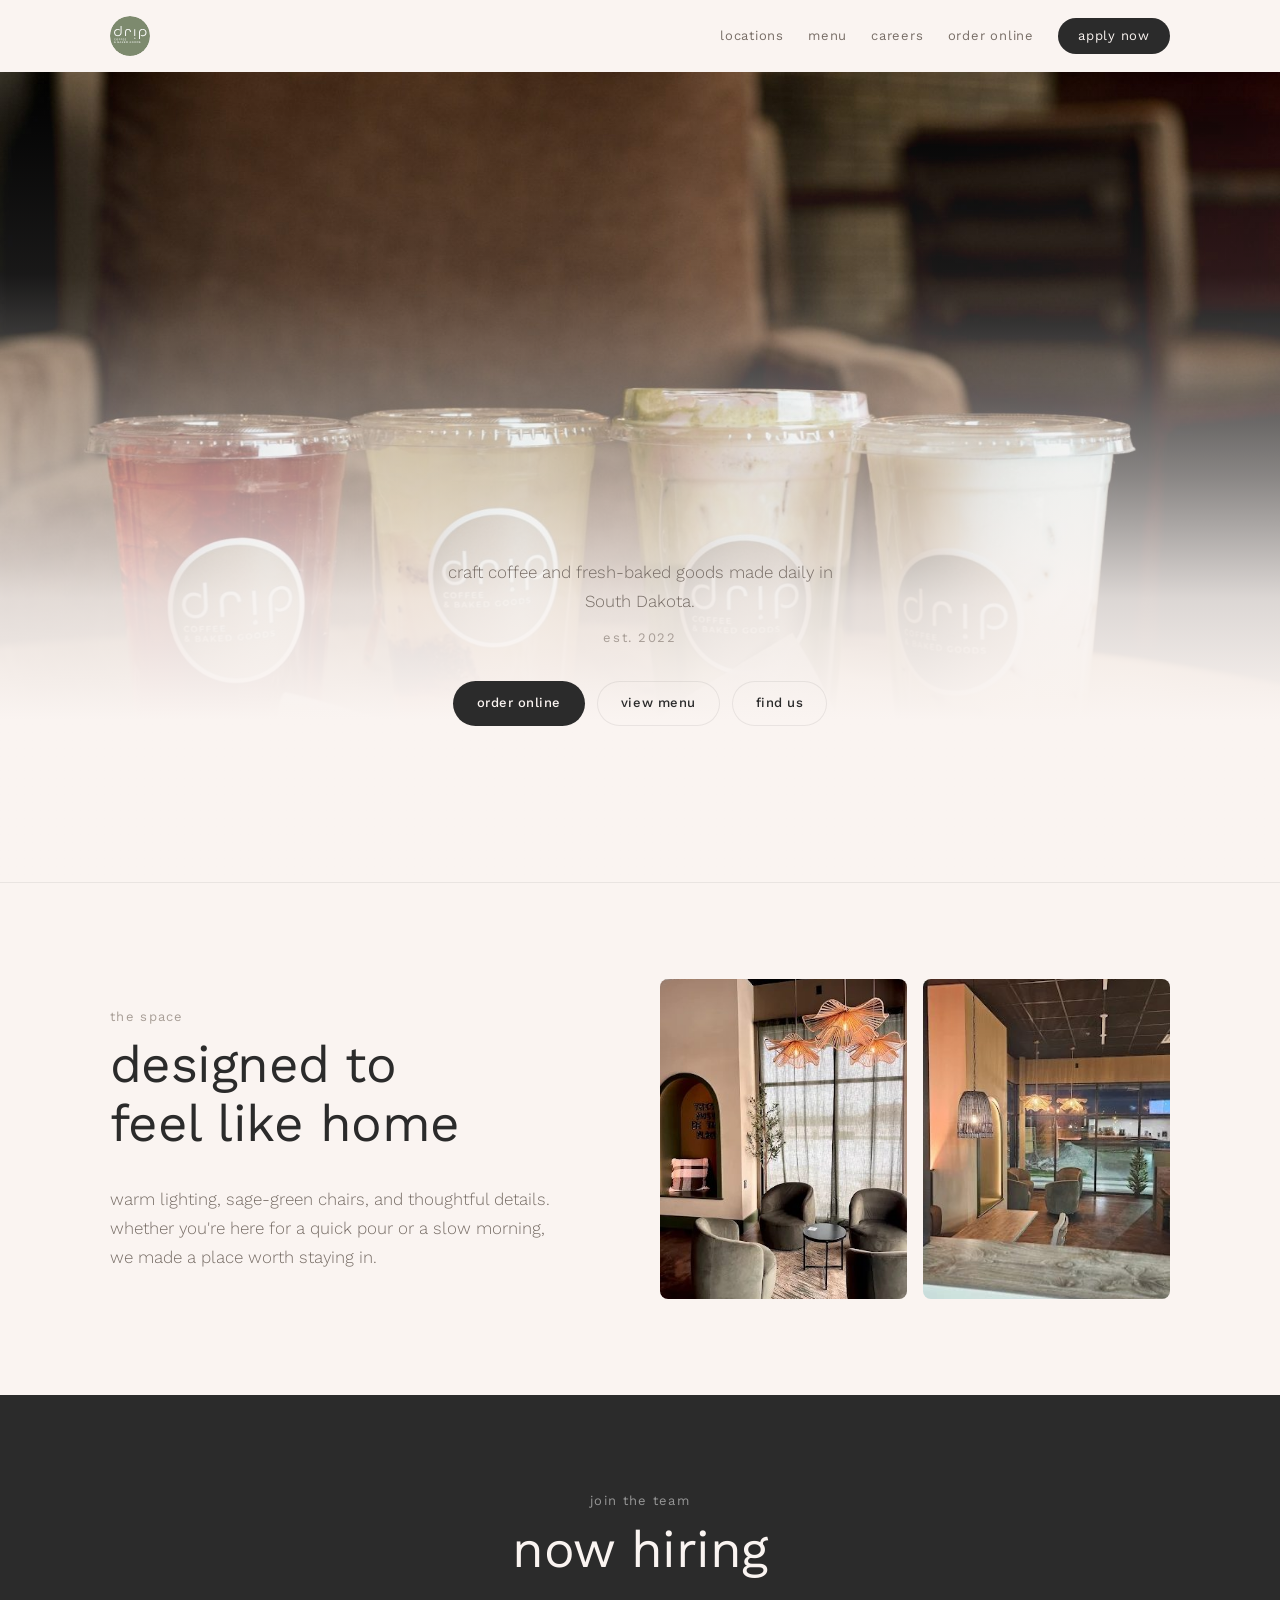
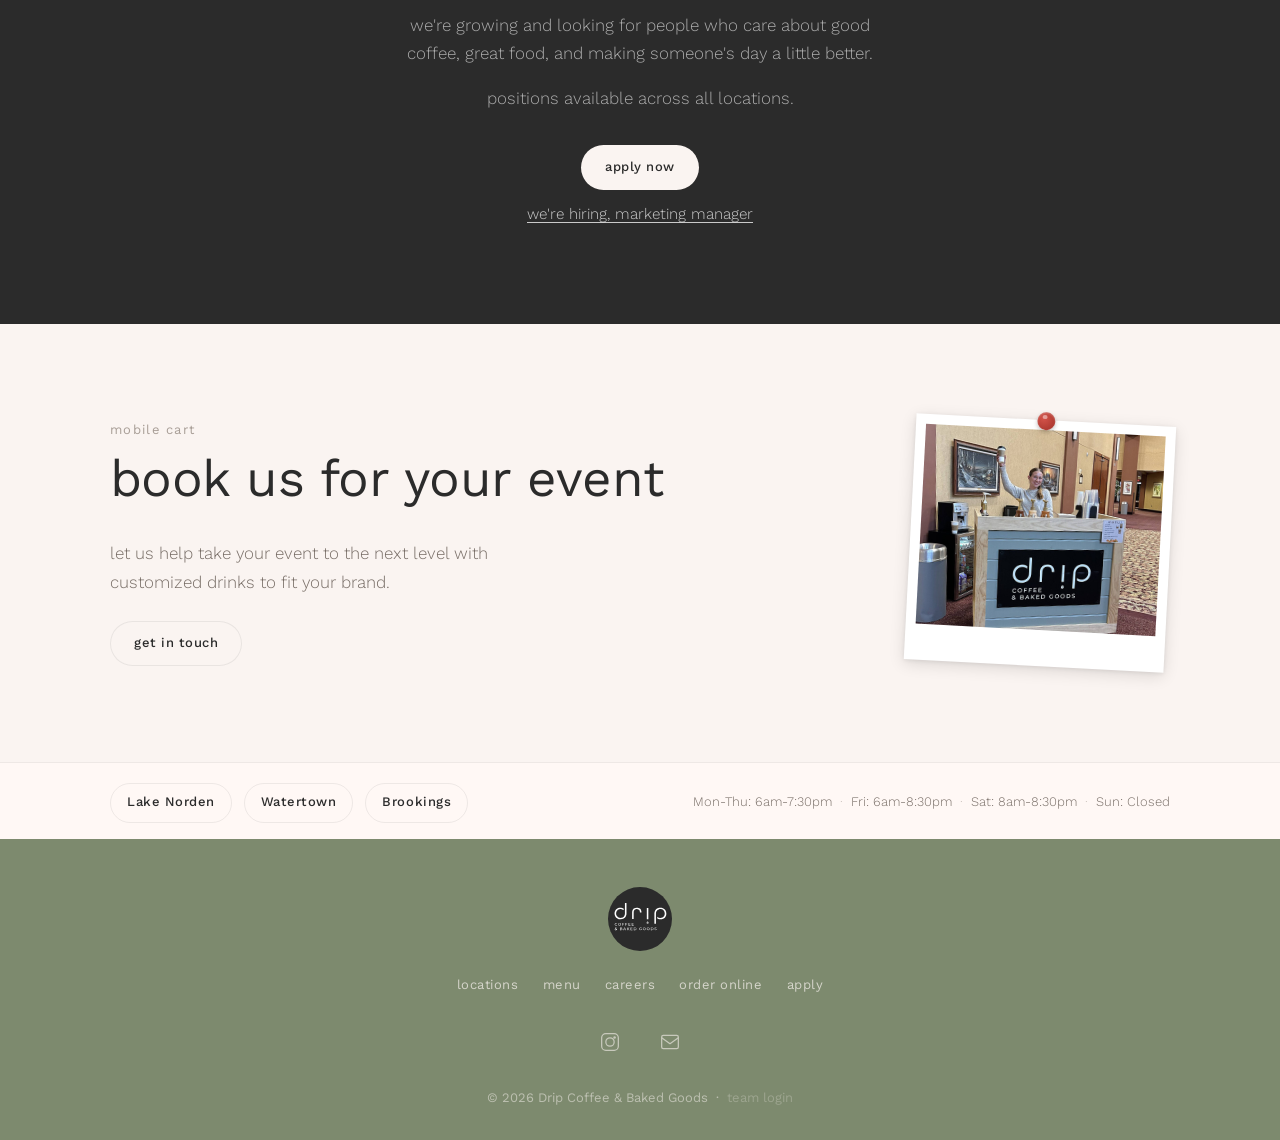
==== commit 4a5df9ed: "hiring: add 'we're hiring, marketing manager' link on homepage Points to https://hire.mydripcoffee.c" ====
--- a/index.html
+++ b/index.html
@@ -109,6 +109,7 @@
         <p class="hiring-body">we're growing and looking for people who care about good coffee, great food, and making someone's day a little better.</p>
         <p class="hiring-body">positions available across all locations.</p>
         <a href="https://hire.mydripcoffee.com/#/jobs/drip" target="_blank" rel="noopener noreferrer" class="btn btn-light">apply now</a>
+        <p class="hiring-body hiring-role-line"><a href="https://hire.mydripcoffee.com/#/apply/marketing" target="_blank" rel="noopener noreferrer" class="hiring-role-link">we're hiring, marketing manager</a></p>
       </div>
     </section>
 
--- a/style.css
+++ b/style.css
@@ -677,6 +677,24 @@
   margin-top: var(--space-4);
 }
 
+.hiring-role-line {
+  margin-top: var(--space-3);
+  margin-bottom: 0;
+  font-size: 0.95rem;
+}
+
+.hiring-role-link {
+  color: oklch(1 0 0 / 0.75);
+  text-decoration: underline;
+  text-underline-offset: 3px;
+  transition: color 0.2s ease;
+}
+
+.hiring-role-link:hover,
+.hiring-role-link:focus {
+  color: oklch(1 0 0 / 1);
+}
+
 /* ---- EVENTS ---- */
 .events {
   background: var(--color-bg);
